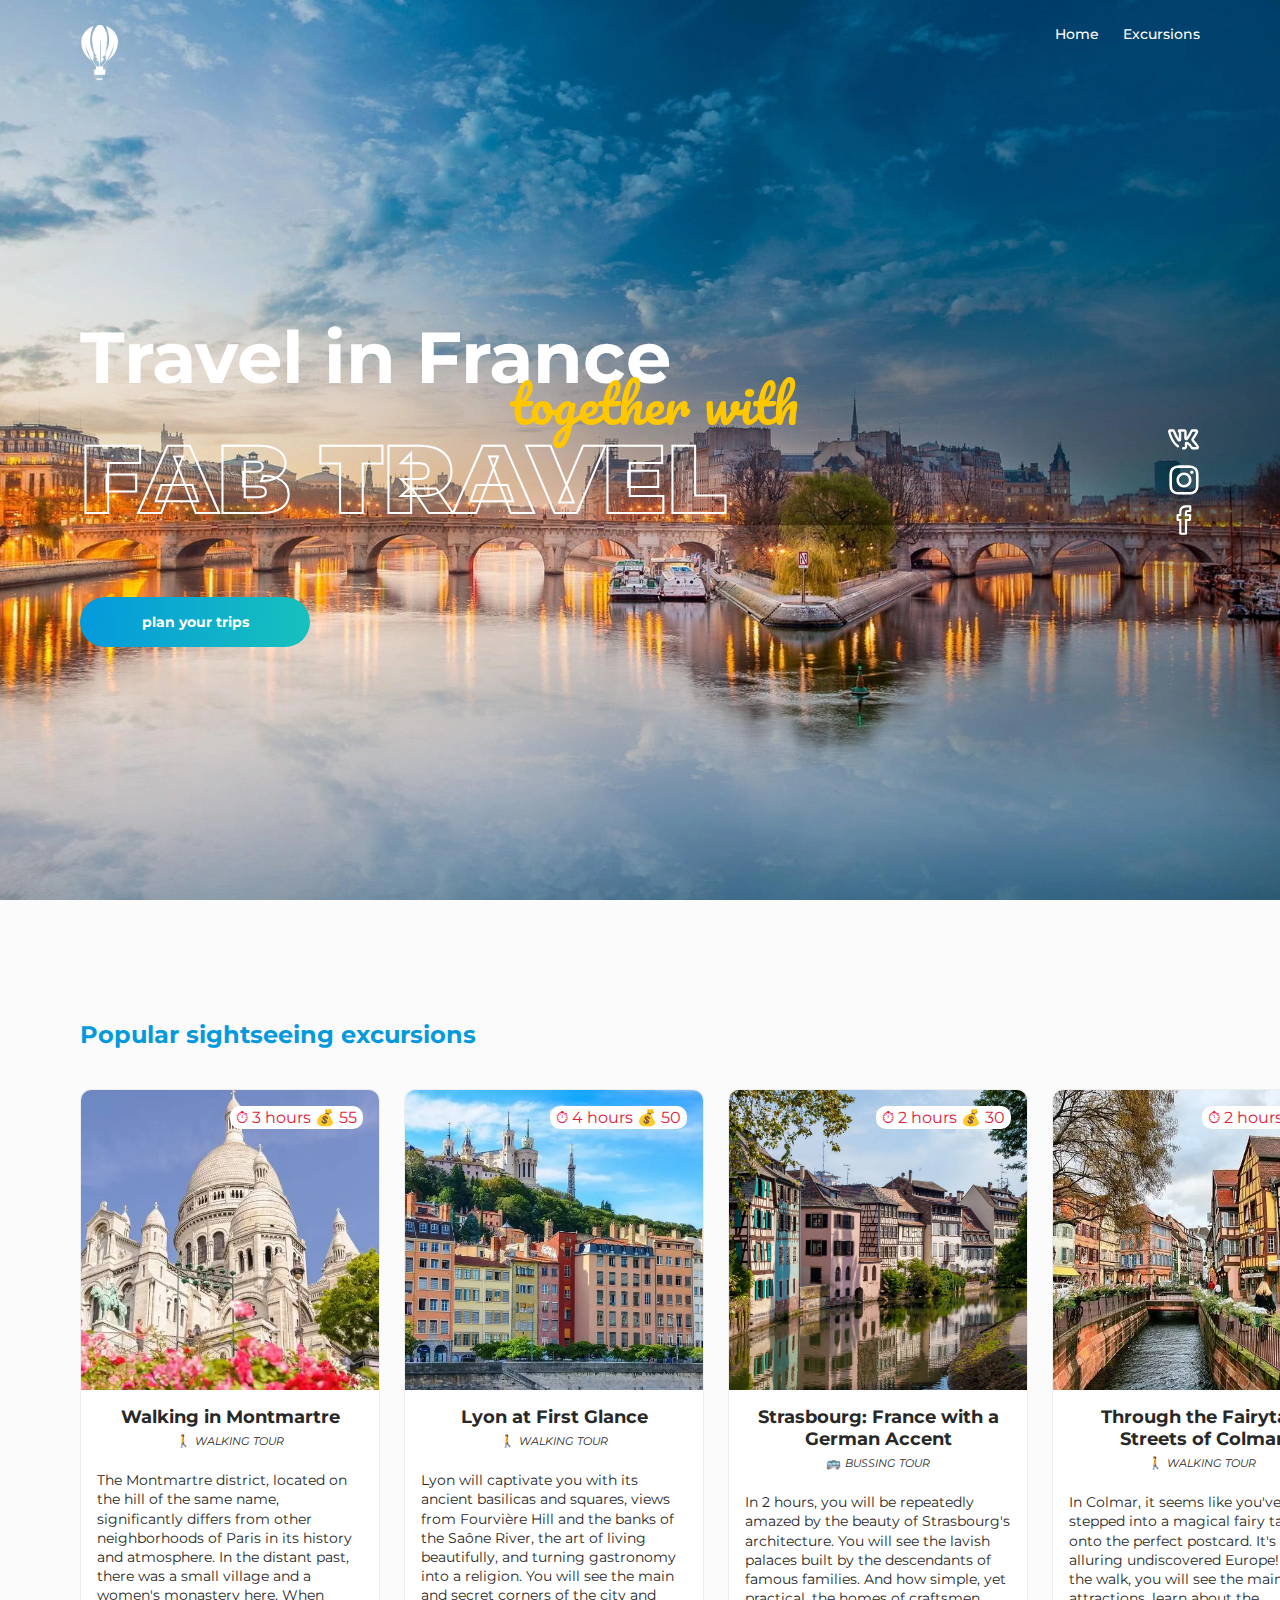
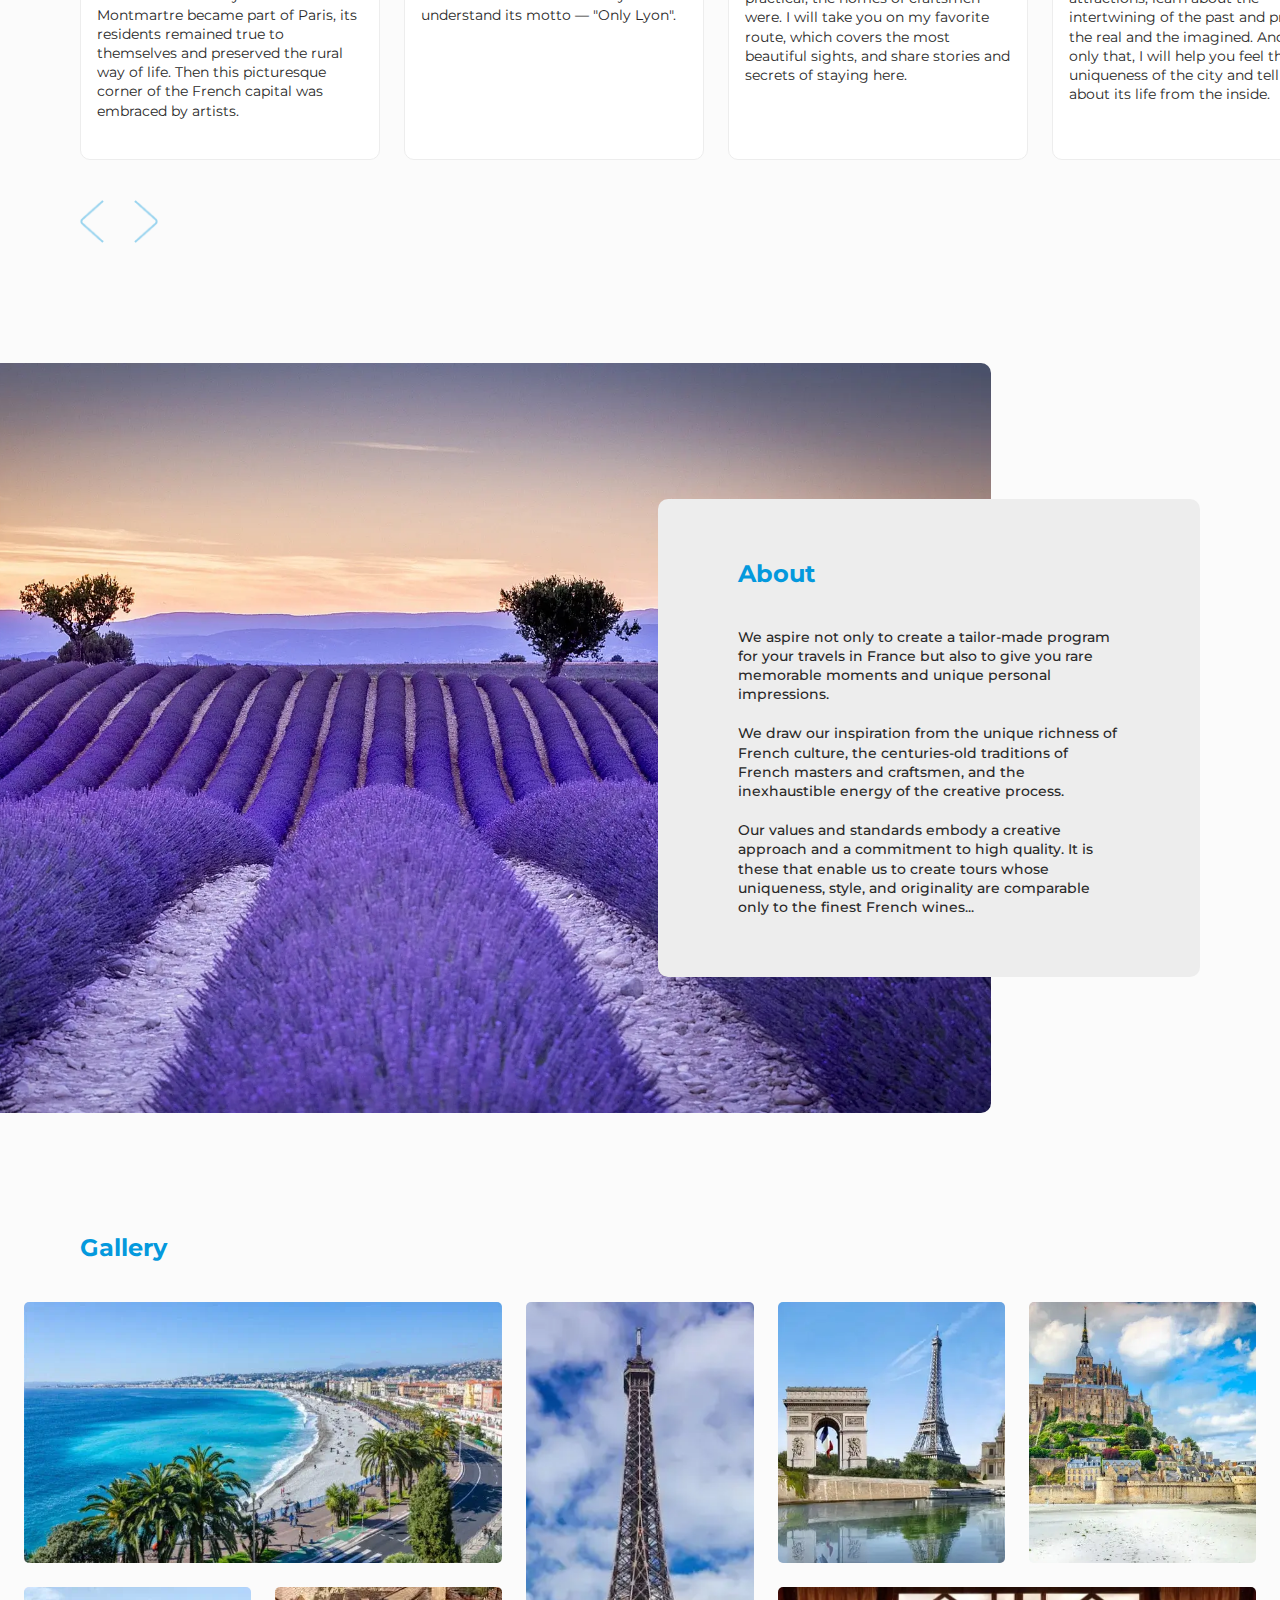
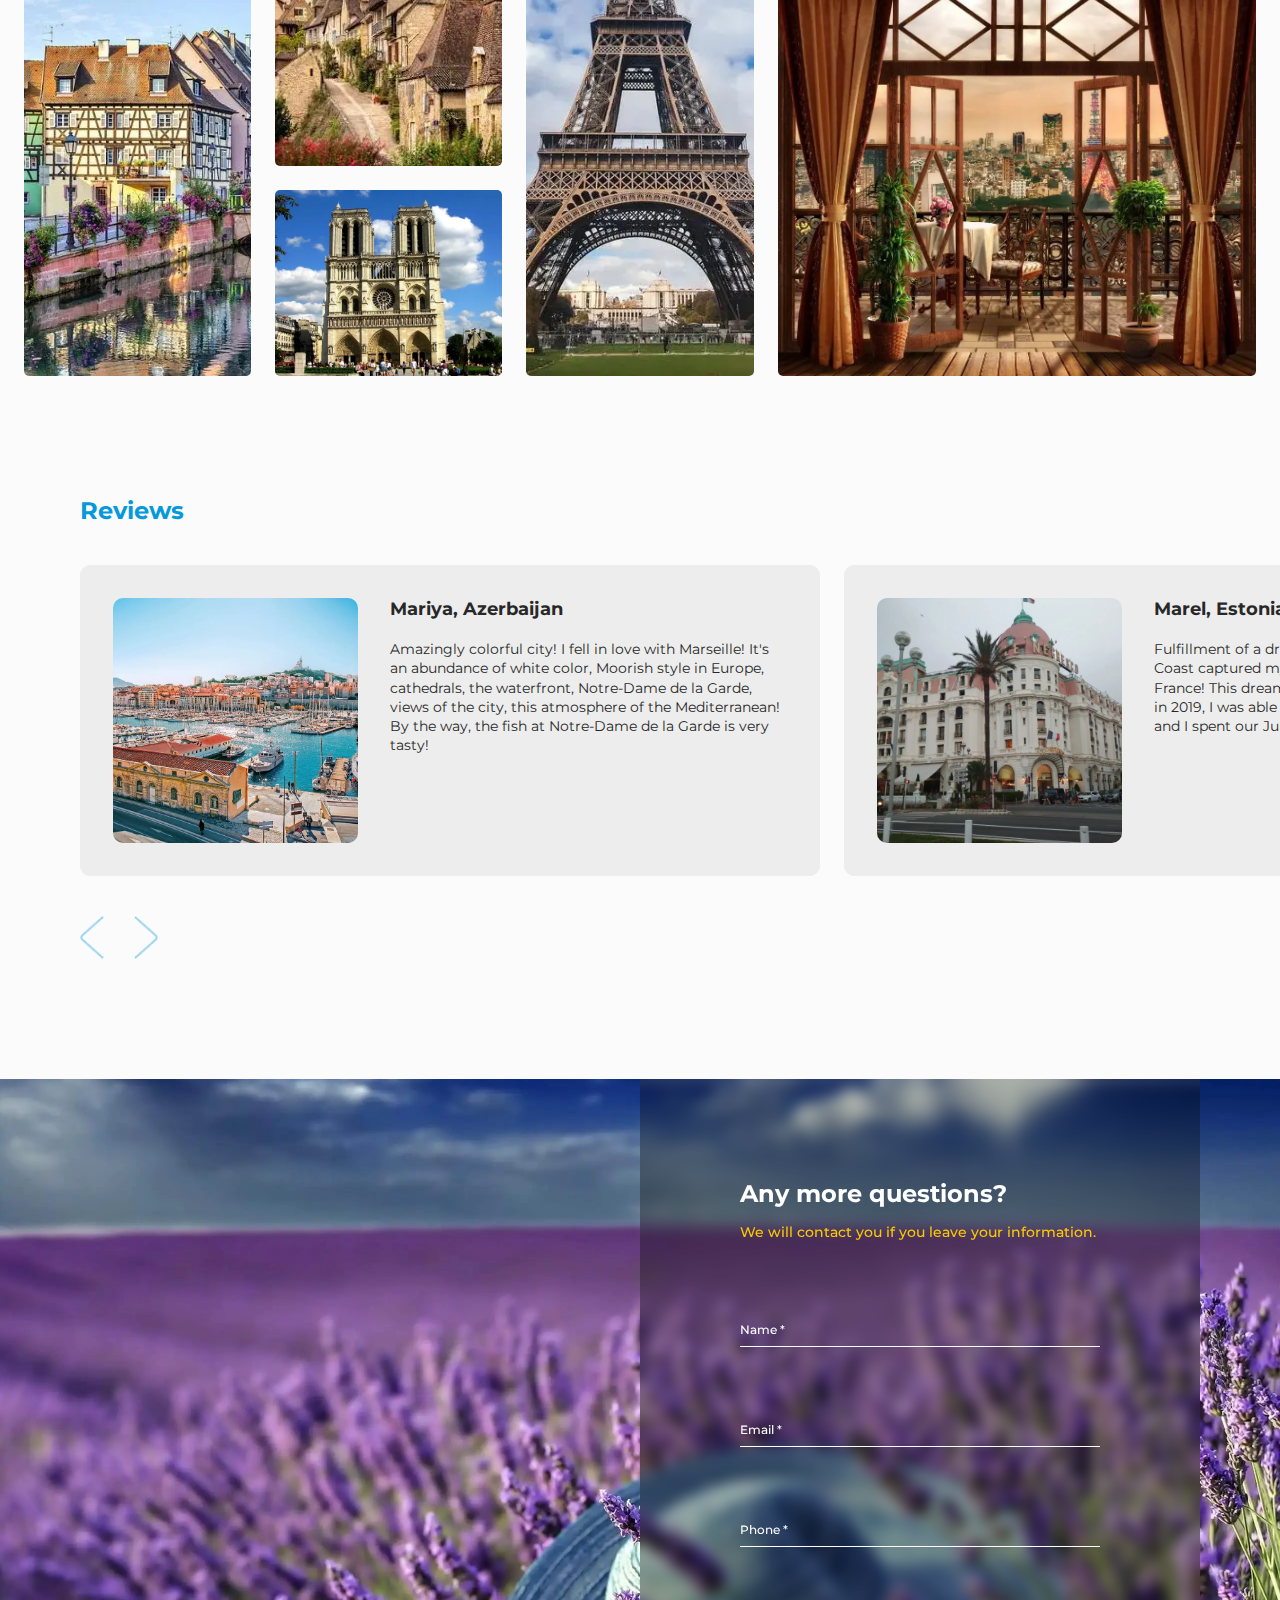
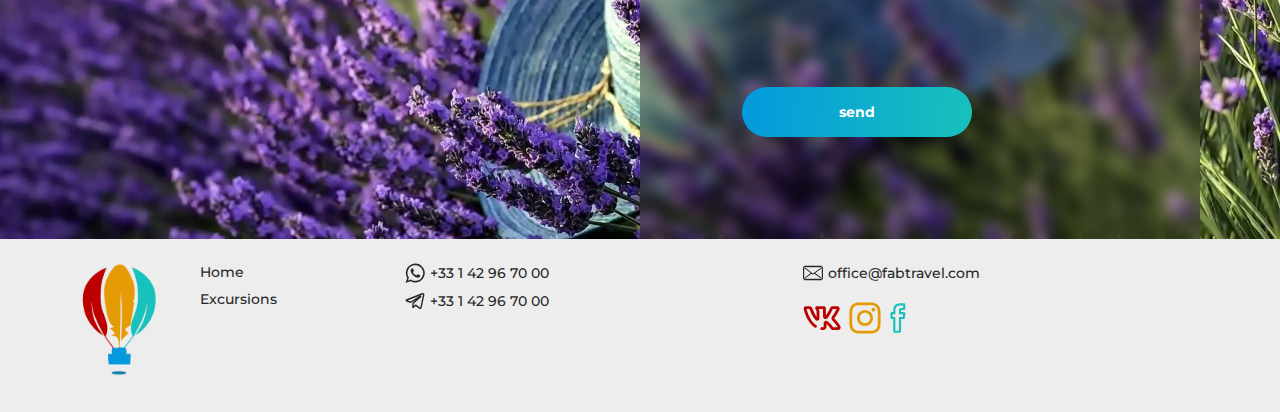
==== index.html @ 93eaab6c "..." ====
<!DOCTYPE html>
<html lang="en">

<head>
    <meta charset="UTF-8"/>
    <meta content="IE=edge" http-equiv="X-UA-Compatible"/>
    <meta content="width=device-width, initial-scale=1.0" name="viewport"/>
    <meta content="Planning a trip in France? Visit Fab Travel to discover the best excursions." name="description"/>
    <link as="image" fetchpriority="high" href="assets/img/cite_new.webp" rel="preload" type="image/webp"/>
    <link href="assets/css/styles.css" rel="stylesheet"/>
    <link href="assets/css/index.css" rel="stylesheet"/>
    <link href="assets/favicon/apple-touch-icon.png" rel="apple-touch-icon" sizes="114x114"/>
    <link href="assets/favicon/favicon-32x32.png" rel="icon" sizes="32x32" type="image/png"/>
    <link href="assets/favicon/favicon-16x16.png" rel="icon" sizes="16x16" type="image/png"/>
    <link href="assets/favicon/site.webmanifest" rel="manifest"/>
    <link color="#5bbad5" href="assets/favicon/safari-pinned-tab.svg" rel="mask-icon"/>
    <meta content="#2b5797" name="msapplication-TileColor"/>
    <meta content="#ffffff" name="theme-color"/>
    <title>Fab Travel</title>
</head>

<body>
<div class="wrapper">
    <header class="header header_intro">
        <a class="header__logo" href="#">
            <img alt="Company logo" src="assets/img/logo-white.svg"/>
        </a>
        <div class="header__menu menu">
            <div class="menu__burger">
                <span></span>
            </div>
            <nav class="menu__body">
                <ul class="menu__list">
                    <li><a class="menu__link" href="#">Home</a></li>
                    <li><a class="menu__link" href="filter.html">Excursions</a></li>
                </ul>
            </nav>
        </div>
        <div class="header__title">
            <div class="header__title_inner">
                <div class="header__title_up">Travel in France</div>
                <div class="header__title_mid">together with</div>
                <div class="header__title_down">FAB TRAVEL</div>
                <div>
                    <a class="header__title_button button button_big" href="filter.html">plan your trips</a>
                </div>
            </div>
            <div class="header__title_media">
                <a href="https://vk.com" target="_blank">
                    <img alt="Vkontakte" class="header__vkontakte" src="assets/img/vkontakte_logo_white.svg"/>
                </a>
                <a href="https://www.instagram.com" target="_blank">
                    <img alt="Instagram" class="header__instagram" src="assets/img/instagram_logo_white.svg"/>
                </a>
                <a href="https://www.facebook.com" target="_blank">
                    <img alt="Facebook" class="header__facebook" src="assets/img/facebook_logo_white.svg"/>
                </a>
            </div>
        </div>
    </header>
    <main class="main">
        <section class="excursions">
            <h2 class="excursions__title">Popular sightseeing excursions</h2>
            <div class="excursions__container slider-container">
                <div class="excursion__card card">
                    <div class="excursion__image">
                            <span class="excursion__discount-tag">
                                &#9201; 3 hours &#128176; 55
                            </span>
                        <picture>
                            <source srcset="./assets/img/montmartre.webp" type="image/webp"/>
                            <img alt="Montmartre" class="excursion__thumb" src="./assets/img/montmartre.png"
                                 srcset="./assets/img/montmartre.png"/>
                        </picture>
                    </div>
                    <div class="excursion__info">
                        <div class="excursion__info_title">
                            <h3 class="excursion__info_brand">Walking in Montmartre</h3>
                            <span class="excursion__info_type_emoji">&#128694;</span>
                            <span class="excursion__info_type_text">WALKING TOUR</span>
                        </div>
                        <div class="excursion__info_description">
                            The Montmartre district, located on the hill of the same name, significantly differs
                            from
                            other neighborhoods of Paris in its history and atmosphere. In the distant past, there
                            was a
                            small village and a women's monastery here. When Montmartre became part of Paris, its
                            residents remained true to themselves and preserved the rural way of life. Then this
                            picturesque corner of the French capital was embraced by artists.
                        </div>
                    </div>
                </div>
                <div class="excursion__card card">
                    <div class="excursion__image">
                            <span class="excursion__discount-tag">
                                &#9201; 4 hours &#128176; 50
                            </span>
                        <picture>
                            <source srcset="./assets/img/lyon.webp" type="image/webp"/>
                            <img alt="Lyon" class="excursion__thumb" src="./assets/img/lyon.png"
                                 srcset="./assets/img/lyon.png"/>
                        </picture>
                    </div>
                    <div class="excursion__info">
                        <div class="excursion__info_title">
                            <h3 class="excursion__info_brand">Lyon at First Glance</h3>
                            <span class="excursion__info_type_emoji">&#128694;</span>
                            <span class="excursion__info_type_text">WALKING TOUR</span>
                        </div>
                        <div class="excursion__info_description">
                            Lyon will captivate you with its ancient basilicas and squares, views from Fourvière
                            Hill
                            and the banks of the Saône River, the art of living beautifully, and turning gastronomy
                            into
                            a religion. You will see the main and secret corners of the city and understand its
                            motto —
                            "Only Lyon".
                        </div>
                    </div>
                </div>
                <div class="excursion__card card">
                    <div class="excursion__image">
                            <span class="excursion__discount-tag">
                                &#9201; 2 hours &#128176; 30
                            </span>
                        <picture>
                            <source srcset="./assets/img/strasbourg.webp" type="image/webp"/>
                            <img alt="Strasbourg" class="excursion__thumb" src="./assets/img/strasbourg.png"
                                 srcset="./assets/img/strasbourg.png"/>
                        </picture>
                    </div>
                    <div class="excursion__info">
                        <div class="excursion__info_title">
                            <h3 class="excursion__info_brand">Strasbourg: France with a German Accent</h3>
                            <span class="excursion__info_type_emoji">&#128652;</span>
                            <span class="excursion__info_type_text">BUSSING TOUR</span>
                        </div>
                        <div class="excursion__info_description">
                            In 2 hours, you will be repeatedly amazed by the beauty of Strasbourg's architecture.
                            You
                            will see the lavish palaces built by the descendants of famous families. And how simple,
                            yet
                            practical, the homes of craftsmen were. I will take you on my favorite route, which
                            covers
                            the most beautiful sights, and share stories and secrets of staying here.
                        </div>
                    </div>
                </div>
                <div class="excursion__card card">
                    <div class="excursion__image">
                            <span class="excursion__discount-tag">
                                &#9201; 2 hours &#128176; 35
                            </span>
                        <picture>
                            <source srcset="./assets/img/colmar.webp" type="image/webp"/>
                            <img alt="Colmar" class="excursion__thumb" src="./assets/img/colmar.png"
                                 srcset="./assets/img/colmar.png"/>
                        </picture>
                    </div>
                    <div class="excursion__info">
                        <div class="excursion__info_title">
                            <h3 class="excursion__info_brand">Through the Fairytale Streets of Colmar</h3>
                            <span class="excursion__info_type_emoji">&#128694;</span>
                            <span class="excursion__info_type_text">WALKING TOUR</span>
                        </div>
                        <div class="excursion__info_description">
                            In Colmar, it seems like you've stepped into a magical fairy tale or onto the perfect
                            postcard. It's an alluring undiscovered Europe! During the walk, you will see the main
                            attractions, learn about the intertwining of the past and present, the real and the
                            imagined. And not only that, I will help you feel the uniqueness of the city and tell
                            you
                            about its life from the inside.
                        </div>
                    </div>
                </div>
                <div class="excursion__card card">
                    <div class="excursion__image">
                            <span class="excursion__discount-tag">
                                &#9201; 3 hours &#128176; 50
                            </span>
                        <picture>
                            <source srcset="./assets/img/marseilles.webp" type="image/webp"/>
                            <img alt="Marseilles" class="excursion__thumb" src="./assets/img/marseilles.png"
                                 srcset="./assets/img/marseilles.png"/>
                        </picture>
                    </div>
                    <div class="excursion__info">
                        <div class="excursion__info_title">
                            <h3 class="excursion__info_brand">Truths and Fables about Marseille</h3>
                            <span class="excursion__info_type_emoji">&#128652;</span>
                            <span class="excursion__info_type_text">BUSSING TOUR</span>
                        </div>
                        <div class="excursion__info_description">
                            Marseille is so diverse and unfathomable that the city's residents and guests create
                            their
                            own images of this place. On the tour, you will understand what is true, what is
                            prejudice,
                            and what is local legend. Feel the mystery of the city, which combines French, Italian,
                            and
                            Eastern traditions. And as a result, you will see Marseille in your own way through the
                            stories of local residents.
                        </div>
                    </div>
                </div>
                <div class="excursion__card card">
                    <div class="excursion__image">
                            <span class="excursion__discount-tag">
                                &#9201; 2 hours &#128176; 40
                            </span>
                        <picture>
                            <source srcset="./assets/img/montpellier.webp" type="image/webp"/>
                            <img alt="Montpellier" class="excursion__thumb" src="./assets/img/montpellier.png"
                                 srcset="./assets/img/montpellier.png"/>
                        </picture>
                    </div>
                    <div class="excursion__info">
                        <div class="excursion__info_title">
                            <h3 class="excursion__info_brand">Montpellier — Discovering the Real South of France
                            </h3>
                            <span class="excursion__info_type_emoji">&#128694;</span>
                            <span class="excursion__info_type_text">WALKING TOUR</span>
                        </div>
                        <div class="excursion__info_description">
                            Walking through the lesser-known Montpellier, you will learn about its rich commercial,
                            spiritual, and intellectual past. You will see the oldest Jewish baths, the country's
                            first
                            botanical garden, and the faculty where Nostradamus studied. You'll taste local
                            delicacies
                            and enhance your understanding of the charming South of France.
                        </div>
                    </div>
                </div>
                <div class="excursion__card card">
                    <div class="excursion__image">
                            <span class="excursion__discount-tag">
                                &#9201; 4 hours &#128176; 60
                            </span>
                        <picture>
                            <source srcset="./assets/img/versailles.webp" type="image/webp"/>
                            <img alt="Versailles" class="excursion__thumb" src="./assets/img/versailles.png"
                                 srcset="./assets/img/versailles.png"/>
                        </picture>
                    </div>
                    <div class="excursion__info">
                        <div class="excursion__info_title">
                            <h3 class="excursion__info_brand">Versatile Versailles</h3>
                            <span class="excursion__info_type_emoji">&#128694;</span>
                            <span class="excursion__info_type_text">WALKING TOUR</span>
                        </div>
                        <div class="excursion__info_description">
                            Versailles is not only the famous royal palace and picturesque gardens, but also streets
                            of
                            antique dealers, well-kept houses, elegant boutiques, cozy pastry shops, and bustling
                            markets. I will help you uncover all facets of this amazing city and understand what it
                            means to "breathe the air of Versailles".
                        </div>
                    </div>
                </div>
                <div class="excursion__card card">
                    <div class="excursion__image">
                            <span class="excursion__discount-tag">
                                &#9201; 2 hours &#128176; 70
                            </span>
                        <picture>
                            <source srcset="./assets/img/rouen.webp" type="image/webp"/>
                            <img alt="Rouen" class="excursion__thumb" src="./assets/img/rouen.png"
                                 srcset="./assets/img/rouen.png"/>
                        </picture>
                    </div>
                    <div class="excursion__info">
                        <div class="excursion__info_title">
                            <h3 class="excursion__info_brand">Rouen — Medieval Gateway to Normandy</h3>
                            <span class="excursion__info_type_emoji">&#128694;</span>
                            <span class="excursion__info_type_text">WALKING TOUR</span>
                        </div>
                        <div class="excursion__info_description">
                            In the multifaceted Rouen, everyone finds something of their own, "for the soul". And I
                            will
                            help you with that. You will not only hear many curious facts about fearless Vikings,
                            brave
                            Joan of Arc, and the secret symbolism of Gothic cathedrals, but also see the places
                            loved by
                            Claude Monet and Gustave Flaubert. And I will also recommend cozy establishments where
                            you
                            can try traditional Norman apple pie tarts and the freshest Normandy oysters.
                        </div>
                    </div>
                </div>
                <div class="excursion__card card">
                    <div class="excursion__image">
                            <span class="excursion__discount-tag">
                                &#9201; 2 hours &#128176; 30
                            </span>
                        <picture>
                            <source srcset="./assets/img/paris.webp" type="image/webp"/>
                            <img alt="Paris" class="excursion__thumb" src="./assets/img/paris.png"
                                 srcset="./assets/img/paris.png"/>
                        </picture>
                    </div>
                    <div class="excursion__info">
                        <div class="excursion__info_title">
                            <h3 class="excursion__info_brand">Daily Stroll through Paris</h3>
                            <span class="excursion__info_type_emoji">&#128694;</span>
                            <span class="excursion__info_type_text">WALKING TOUR</span>
                        </div>
                        <div class="excursion__info_description">
                            On our friendly walk, you will get acquainted with the unconventional history of Paris,
                            immerse yourself in the romantic atmosphere of the city, and see it through the eyes of
                            the
                            locals. We will not only stroll through the landmarks that define Paris but also talk
                            about
                            life in the capital, the French mentality, and the most delicious spots in the city!
                        </div>
                    </div>
                </div>
                <div class="excursion__card card">
                    <div class="excursion__image">
                            <span class="excursion__discount-tag">
                                &#9201; 3 hours &#128176; 40
                            </span>
                        <picture>
                            <source srcset="./assets/img/nice.webp" type="image/webp"/>
                            <img alt="Nice" class="excursion__thumb" src="./assets/img/nice.png"
                                 srcset="./assets/img/nice.png"/>
                        </picture>
                    </div>
                    <div class="excursion__info">
                        <div class="excursion__info_title">
                            <h3 class="excursion__info_brand">Nice: Love at First Sight</h3>
                            <span class="excursion__info_type_emoji">&#128694;</span>
                            <span class="excursion__info_type_text">WALKING TOUR</span>
                        </div>
                        <div class="excursion__info_description">
                            Love for a city, like love in general, is a complex, multifaceted feeling. I will show
                            you
                            Nice as it is loved by locals and adored by visitors. You will see that prosperity
                            reigns
                            here, not just for the public, who have long chosen the French Riviera, but the richness
                            of
                            history and culture. I will share with you knowledge about the fate of Nice and the best
                            urban "sketches" on the theme of love.
                        </div>
                    </div>
                </div>
            </div>
            <div class="excursions__controls controls">
                <div class="controls_arrow pre-btn">
                    <img alt="arrow-icon" src="assets/img/arrow-right.png"/>
                </div>
                <div class="controls_arrow nxt-btn">
                    <img alt="arrow-icon" src="assets/img/arrow-right.png"/>
                </div>
            </div>
        </section>
        <section class="about">
            <div class="about__image">
                <picture class="about__image-pic">
                    <source srcset="./assets/img/francelavandaabout.webp" type="image/webp"/>
                    <img alt="lavender field" class="about__image-pic" src="./assets/img/francelavandaabout.png"
                         srcset="./assets/img/francelavandaabout.png"/>
                </picture>
            </div>
            <div class="about__block">
                <h2 class="about__title">About</h2>
                <p class="about__text">
                    We aspire not only to create a tailor-made program for your travels in France but also to give
                    you
                    rare memorable moments and unique personal impressions.
                </p>
                <p class="about__text">
                    We draw our inspiration from the unique richness of French culture, the centuries-old traditions
                    of
                    French masters and craftsmen, and the inexhaustible energy of the creative process.
                </p>
                <p class="about__text">
                    Our values and standards embody a creative approach and a commitment to high quality. It is
                    these
                    that enable us to create tours whose uniqueness, style, and originality are comparable only to
                    the
                    finest French wines...
                </p>
            </div>
        </section>
        <section class="gallery">
            <h2 class="gallery__title">Gallery</h2>
            <div class="gallery__container">
                <picture class="gallery__img1">
                    <source srcset="./assets/img/01.webp" type="image/webp"/>
                    <img alt="French Riviera" src="./assets/img/01.png" srcset="./assets/img/01.png"/>
                </picture>
                <picture class="gallery__img2">
                    <source srcset="./assets/img/02.webp" type="image/webp"/>
                    <img alt="Strasbourg" src="./assets/img/02.png" srcset="./assets/img/02.png"/>
                </picture>
                <picture class="gallery__img3">
                    <source srcset="./assets/img/03.webp" type="image/webp"/>
                    <img alt="Rouen" src="./assets/img/03.png" srcset="./assets/img/03.png"/>
                </picture>
                <picture class="gallery__img4">
                    <source srcset="./assets/img/04.webp" type="image/webp"/>
                    <img alt="Notre Dame" src="./assets/img/04.png" srcset="./assets/img/04.png"/>
                </picture>
                <picture class="gallery__img5">
                    <source srcset="./assets/img/05.webp" type="image/webp"/>
                    <img alt="Eiffel Tower" src="./assets/img/05.png" srcset="./assets/img/05.png"/>
                </picture>
                <picture class="gallery__img6">
                    <source srcset="./assets/img/06.webp" type="image/webp"/>
                    <img alt="Paris" src="./assets/img/06.png" srcset="./assets/img/06.png"/>
                </picture>
                <picture class="gallery__img7">
                    <source srcset="./assets/img/07.webp" type="image/webp"/>
                    <img alt="Mont Saint Michel" src="./assets/img/07.png" srcset="./assets/img/07.png"/>
                </picture>
                <picture class="gallery__img8">
                    <source srcset="./assets/img/08.webp" type="image/webp"/>
                    <img alt="Strasbourg" src="./assets/img/08.png" srcset="./assets/img/08.png"/>
                </picture>
            </div>
        </section>
        <section class="reviews">
            <h2 class="reviews__title">Reviews</h2>
            <div class="reviews__container slider-container">
                <div class="reviews__card card">
                    <div class="reviews__image">
                        <picture>
                            <source srcset="./assets/img/marseilles.webp" type="image/webp"/>
                            <img alt="Marseilles" src="./assets/img/marseilles.png"
                                 srcset="./assets/img/marseilles.png"/>
                        </picture>
                    </div>
                    <div class="reviews__info">
                        <h3 class="reviews__info_name">Mariya, Azerbaijan</h3>
                        <div class="reviews__info_text">
                            Amazingly colorful city! I fell in love with Marseille! It's an abundance of white
                            color,
                            Moorish style in Europe, cathedrals, the waterfront, Notre-Dame de la Garde, views of
                            the
                            city, this atmosphere of the Mediterranean! By the way, the fish at Notre-Dame de la
                            Garde
                            is very tasty!
                        </div>
                    </div>
                </div>
                <div class="reviews__card card">
                    <div class="reviews__image">
                        <picture>
                            <source srcset="./assets/img/nice.webp" type="image/webp"/>
                            <img alt="Nice" src="./assets/img/nice.png" srcset="./assets/img/nice.png"/>
                        </picture>
                    </div>
                    <div class="reviews__info">
                        <h3 class="reviews__info_name">Marel, Estonia</h3>
                        <div class="reviews__info_text">
                            Fulfillment of a dream — a trip to France. The Azure Coast captured my ♥. How long I've
                            wanted to visit France! This dream haunted me for 20 years, and finally, in 2019, I was
                            able
                            to make it come true that my spouse and I spent our July vacation in Nice.
                        </div>
                    </div>
                </div>
                <div class="reviews__card card">
                    <div class="reviews__image">
                        <picture>
                            <source srcset="./assets/img/rouen.webp" type="image/webp"/>
                            <img alt="Rouen" src="./assets/img/rouen.png" srcset="./assets/img/rouen.png"/>
                        </picture>
                    </div>
                    <div class="reviews__info">
                        <h3 class="reviews__info_name">Helena, Kazakhstan</h3>
                        <div class="reviews__info_text">
                            I've always wanted to see with my own eyes the magnificent cathedral of Rouen — the
                            Cathedral of Our Lady of Rouen. And now the time has come. Believe me, it's worth it. In
                            my
                            opinion, it's simply magnificent, as if made of lace. And there's plenty to see in Rouen
                            itself...
                        </div>
                    </div>
                </div>
                <div class="reviews__card card">
                    <div class="reviews__image">
                        <picture>
                            <source srcset="./assets/img/strasbourg.webp" type="image/webp"/>
                            <img alt="Strasbourg" src="./assets/img/strasbourg.png"
                                 srcset="./assets/img/strasbourg.png"/>
                        </picture>
                    </div>
                    <div class="reviews__info">
                        <h3 class="reviews__info_name">Larabi, Lithuania</h3>
                        <div class="reviews__info_text">
                            Many times Strasbourg has passed from Germany to France and vice versa. Yet for me, it
                            is
                            France, even giving the feeling of Paris at times. We haven't been to Strasbourg yet.
                            Reviews ranged from enthusiastic to negative. We didn't want to believe the negative
                            ones,
                            we wanted to experience the fairytale France. So, we decided: let's go!
                        </div>
                    </div>
                </div>
            </div>
            <div class="reviews__controls controls">
                <div class="controls_arrow pre-btn">
                    <img alt="arrow-icon" src="assets/img/arrow-right.png"/>
                </div>
                <div class="controls_arrow nxt-btn">
                    <img alt="arrow-icon" src="assets/img/arrow-right.png"/>
                </div>
            </div>
        </section>
        <section class="contacts">
            <div class="contacts__form_wrapper">
                <form action="https://httpbin.org/post" class="contacts__form form" enctype="multipart/form-data"
                      id="contactForm" method="post" name="contactForm" novalidate>
                    <h2 class="form__title">
                        Any more questions?
                        <span class="form__subtitle">We will contact you if you leave your information.</span>
                    </h2>
                    <div class="form__inputs">
                        <label for="userName"></label>
                        <input autocomplete="given-name" class="field" id="userName" maxlength="40" minlength="1"
                               name="userName" pattern="^[\-a-zA-Zа-яА-Я'\s]+$" placeholder="Name *" required
                               type="text" value=""/>
                        <span class="form__inputs_error userName__Required"></span>
                        <label for="userEmail"></label>
                        <input autocomplete="email" class="field" id="userEmail" maxlength="254" minlength="7"
                               name="userEmail"
                               pattern="^((([0-9A-Za-z]{1}[\-0-9A-z.]{0,30}[0-9A-Za-z]?)|([0-9А-Яа-я]{1}[\-0-9А-я.]{0,30}[0-9А-Яа-я]?))@([\-A-Za-z]{1,}\.){1,}[\-A-Za-z]{2,14})$"
                               placeholder="Email *" required type="email" value=""/>
                        <span class="form__inputs_error userEmail__Required"></span>
                        <label for="userPhone"></label>
                        <input autocomplete="tel" class="field" id="userPhone" maxlength="30" minlength="3"
                               name="userPhone" pattern="^[0-9\+]{1,}[0-9\-.\(\)\s]{3,29}$" placeholder="Phone *"
                               required type="tel" value=""/>
                        <span class="form__inputs_error userPhone__Required"></span>
                    </div>
                    <div class="form__inputs_success" id="successMessage"></div>
                    <button class="form__button button button_big" id="formBtn" type="submit">send</button>
                </form>
            </div>
        </section>
    </main>
    <footer class="footer">
        <a class="footer__logo" href="index.html">
            <img alt="Company logo" class="footer__img" src="assets/img/footer_logo_color.svg"/>
        </a>
        <div class="footer__social">
            <a href="https://vk.com" target="_blank">
                <img alt="Vkontakte" class="footer__vkontakte" src="assets/img/vkontakte_logo.svg"/>
            </a>
            <a href="https://www.instagram.com" target="_blank">
                <img alt="Instagram" class="footer__instagram" src="assets/img/instagram_logo.svg"/>
            </a>
            <a href="https://www.facebook.com" target="_blank">
                <img alt="Facebook" class="footer__facebook" src="assets/img/facebook_logo.svg"/>
            </a>
        </div>
        <div class="footer__menu">
            <ul class="menu">
                <li><a href="index.html">Home</a></li>
                <li><a href="filter.html">Excursions</a></li>
            </ul>
            <ul class="tels">
                <li>
                    <img alt="whatsapp" src="assets/img/whatsapp.svg"/>
                    <a href="https://wa.me/+33142967000" target="_blank">+33 1 42 96 70 00</a>
                </li>
                <li>
                    <img alt="telegram" src="assets/img/telegram.svg"/>
                    <a href="https://telegram.im/@USERNAME" target="_blank">+33 1 42 96 70 00</a>
                </li>
                <li class="social_mail">
                    <img alt="email" src="assets/img/email.svg"/>
                    <a href="mailto:office@fabtravel.com">office@fabtravel.com</a>
                </li>
            </ul>
            <ul class="footer__social_big">
                <li>
                    <img alt="email" src="assets/img/email.svg"/>
                    <a href="mailto:office@fabtravel.com">office@fabtravel.com</a>
                </li>
                <li class="footer__social_big-icons">
                    <a href="https://vk.com" target="_blank">
                        <img alt="Vkontakte" class="footer__vkontakte" src="assets/img/vkontakte_logo.svg"/>
                    </a>
                    <a href="https://www.instagram.com" target="_blank">
                        <img alt="Instagram" class="footer__instagram" src="assets/img/instagram_logo.svg"/>
                    </a>
                    <a href="https://www.facebook.com" target="_blank">
                        <img alt="Facebook" class="footer__facebook" src="assets/img/facebook_logo.svg"/>
                    </a>
                </li>
            </ul>
        </div>
    </footer>
</div>
<script src="assets/js/index.js"></script>
</body>

</html>
---- assets/css/styles.css ----
@import url("https://fonts.googleapis.com/css2?family=Montserrat:wght@400;500;700;900&family=Pacifico&display=swap");

/* ---- RESET BASE STYLES & BODY STYLES ---- */
* {
    margin: 0;
    padding: 0;
    border: none;
    font-weight: normal;
    position: relative;
}

*,
*::before,
*::after {
    -webkit-box-sizing: border-box;
    -moz-box-sizing: border-box;
    box-sizing: border-box;
}

html,
body {
    margin: 0;
    width: 100vw;
    min-width: 350px;
    min-height: 100vh;
    overflow-x: hidden;
}

html {
    background-color: #d4d4d4;
    scroll-behavior: smooth;
}

body {
    max-width: 1344px;
    margin: 0 auto;
    color: #282828;
    background-color: #fbfbfb;
    font-family: "Montserrat", sans-serif;
    font-size: 16px;
    font-weight: normal;
    line-height: 120%;
    text-rendering: optimizeLegibility;
    -webkit-font-smoothing: antialiased;
    -moz-osx-font-smoothing: grayscale;
    overscroll-behavior: none;
}

body._lock {
    position: fixed;
    overflow: hidden;
}

.wrapper {
    display: grid;
    grid-template: auto 1fr minmax(173px, auto) / 1fr;
    grid-template-areas:
    "header"
    "main"
    "footer";
    box-shadow: 0px 0px 40px 0px rgba(0, 0, 0, 0.05);
    min-height: 100vh;
}

img {
    max-width: 100%;
    vertical-align: top;
}

h1,
h2,
h3,
p {
    margin: 0;
    font-size: inherit;
    font-weight: inherit;
}

ul,
ol,
li {
    margin: 0;
    padding: 0;
    list-style: none;
}

/* ---- TYPO & COMPONENTS ---- */
h2 {
    font-family: "Montserrat", sans-serif;
    font-weight: 700;
    font-size: 24px;
    color: #0499dd;
    line-height: 29px;
    margin: 0px 0px 20px;
}

@media screen and (min-width: 768px) {
    h2 {
        margin: 0px 0px 40px;
    }
}

h3 {
    font-family: "Montserrat", sans-serif;
    font-weight: 700;
    font-size: 18px;
    color: #282828;
    line-height: 22px;
}

.button {
    display: flex;
    align-items: center;
    justify-content: center;
    height: 40px;
    min-width: 160px;
    border-radius: 40px;
    background: linear-gradient(93deg, #0499dd 0%, #17c1bc 100%);
    font-family: "Montserrat", sans-serif;
    font-weight: 700;
    font-size: 12px;
    color: #ffffff;
    text-align: center;
    text-decoration: none;
    transition: transform 0.3s;
    cursor: pointer;
}

.button_big {
    display: flex;
    height: 50px;
    min-width: 230px;
    font-size: 14px;
}

.button:hover {
    transform: scale(1.1);
    transition: transform 0.3s;
}

.button_big a {
    font-family: "Montserrat", sans-serif;
    font-weight: 700;
    font-size: 14px;
    color: #ffffff;
    text-align: center;
    text-decoration: none;
}

.controls {
    display: none;
}

@media screen and (pointer: fine) {
    .controls {
        grid-column: 2;
        display: flex;
        height: 43px;
        width: 108px;
        gap: 30px;
        margin-top: 40px;
    }
}

.controls_arrow {
    width: 24px;
    height: 43px;
}

.controls_arrow img {
    width: 100%;
    height: 100%;
    opacity: 0.4;
    cursor: pointer;
    transition: opacity 0.3s;
}

.controls_arrow img:hover,
.controls_arrow img:hover {
    opacity: 1;
    transition: opacity 0.3s;
}

.pre-btn {
    left: 0px;
    transform: rotate(180deg);
}

.nxt-btn {
    right: 0;
}

/** ---- HEADER SECTION STYLES ---- **/
.header {
    grid-area: header;
    display: grid;
    background: url(../img/cite_new.webp) 50% / cover no-repeat;
    grid-template:
    minmax(60px, auto) 1fr / minmax(1.5rem, 1fr) minmax(auto, 40px) minmax(
      auto,
      1080px
    )
    minmax(1.5rem, 1fr);
    grid-template-areas:
    ". header__logo header__menu ."
    ". header__title header__title .";
    padding: 1.5rem 0;
}

.header__logo {
    grid-area: header__logo;
    position: relative;
    width: 40px;
    transition: transform 0.3s;
    cursor: pointer;
    z-index: 5;
}

.header__logo:hover {
    transform: scale(1.1);
    transition: transform 0.3s;
}

.header__logo img {
    display: block;
    width: 40px;
    max-width: 100%;
    height: 57px;
    object-fit: cover;
}

.header__menu {
    grid-area: header__menu;
    display: grid;
    justify-items: end;
    align-content: space-between;
    overflow: hidden;
}

.header__title {
    grid-area: header__title;
    display: grid;
    font-family: "Montserrat", sans-serif;
    color: #ffffff;
    line-height: 100%;
    text-align: center;
    align-items: center;
}

.header__vkontakte {
    width: 32px;
    height: 32px;
}

.header__facebook,
.header__instagram {
    width: 30px;
    height: 30px;
}

/** ---- MOBILE-MENU SECTION STYLES ---- **/
@media screen and (max-width: 767px) {
    .menu__burger {
        display: grid;
        position: relative;
        align-items: center;
        justify-self: end;
        width: 40px;
        height: 27px;
        cursor: pointer;
        z-index: 5;
    }

    .menu__burger span,
    .menu__burger::before,
    .menu__burger::after {
        position: absolute;
        left: 0;
        height: 12%;
        width: 100%;
        background-color: #ffffff;
        border-radius: 20px;
        transition: all 0.3s ease 0s;
    }

    .menu__burger::before,
    .menu__burger::after {
        content: "";
    }

    .menu__burger::before {
        top: 0;
    }

    .menu__burger::after {
        bottom: 0;
    }

    .menu__burger span {
        top: 49%;
        transform: scale(1) translate(0px, -50%);
    }

    .menu__burger._active span {
        transform: scale(0) translate(0px, -50%);
    }

    .menu__burger._active::before {
        top: 50%;
        transform: rotate(-45deg) translate(0px, -80%);
    }

    .menu__burger._active::after {
        bottom: 50%;
        transform: rotate(45deg) translate(0px, 80%);
    }

    .menu__body {
        position: fixed;
        top: 0;
        right: -120%;
        width: 100%;
        height: 100%;
        background-color: #282828;
        padding: 150px 30px 30px;
        transition: right 0.3s ease 0s;
        overflow: auto;
        z-index: 4;
    }

    .menu__body._active {
        right: 0;
    }

    .menu__list {
        display: flex;
        flex-direction: column;
        align-items: center;
        list-style-type: none;
        padding-inline-start: 0px;
        overflow-x: hidden;
    }

    .menu__list li {
        margin: 0px 0px 60px;
    }

    .menu__list li:last-child {
        margin-bottom: 0px;
    }

    .menu__link {
        color: #ffffff;
        text-decoration: none;
    }
}

@media screen and (min-width: 768px) {
    .header__menu {
        align-items: center;
    }

    .menu__burger {
        display: none;
    }

    .menu__list {
        display: flex;
        flex-wrap: wrap;
        justify-content: end;
        align-items: center;
        padding-inline-start: 0px;
        list-style-type: none;
        transition: transform 0.3s;
    }

    .menu__link {
        font-family: "Montserrat", sans-serif;
        color: #ffffff;
        font-size: 14px;
        font-weight: 500;
        text-decoration: none;
        transition: color 0.3s linear;
        margin: 0px 0px 0px 24px;
    }

    .menu__link:hover {
        color: #ffc700;
        transition: color 0.3s linear;
    }
}

/** ---- MAIN SECTION STYLES ---- **/

section {
    margin: 120px 0 0;
}

/** ---- FOOTER SECTION STYLES ---- **/
.footer {
    grid-area: footer;
    display: grid;
    grid-template-columns:
    minmax(1.5rem, 1fr) minmax(auto, 1120px)
    minmax(1.5rem, 1fr);
    padding: 1.5rem 0;
    background-color: #ededed;
    font-size: 14px;
    overflow: hidden;
}

.footer__logo,
.footer__social,
.footer__menu {
    grid-column: 2;
}

.footer__logo {
    justify-self: center;
    max-width: 80px;
    cursor: pointer;
    transition: transform 0.3s;
}

.footer__logo img {
    width: 80px;
    max-width: 100%;
    height: 114px;
    object-fit: contain;
}

.footer__logo:hover {
    transform: scale(1.1);
    transition: transform 0.3s;
}

.footer__social {
    display: flex;
    justify-self: center;
    align-items: center;
    gap: 8px;
    margin: 16px 0px 60px;
    overflow: hidden;
}

.footer__menu {
    display: flex;
    flex-wrap: wrap;
    justify-content: space-between;
    overflow: hidden;
}

.footer__menu .menu {
    padding-right: 40px;
    margin-bottom: 20px;
    overflow: hidden;
}

.footer__social_big {
    display: none;
}

.footer__social li,
.footer__menu li,
.footer__social_big li {
    display: flex;
    align-items: center;
    color: #282828;
    list-style-type: none;
}

.footer__social li:not(:last-of-type),
.footer__menu li:not(:last-of-type),
.footer__social_big li:not(:last-of-type) {
    margin-bottom: 8px;
}

.footer__social li > img,
.footer__menu li > img,
.footer__social_big li > img {
    width: 20px;
    height: 20px;
    margin-right: 5px;
}

.footer__menu .menu li a,
.footer__social_big li a,
.tels li a {
    font-weight: 500;
    font-size: 14px;
    color: #282828;
    text-decoration: none;
    cursor: pointer;
    transition: color 0.3s linear;
}

.menu li:hover a,
.footer__social_big li:hover a,
.tels li:hover a {
    color: #ffc700;
    text-decoration: none;
    transition: color 0.3s linear;
}

.footer__social li > a,
.footer__social_big li > a {
    transition: transform 0.3s;
}

.footer__social li > a:hover,
.footer__social_big li:last-of-type > a:hover {
    transform: scale(1.3);
    transition: transform 0.3s;
}

.footer__vkontakte {
    width: 38px;
    height: 38px;
}

.footer__instagram {
    width: 32px;
    height: 32px;
}

.footer__facebook {
    height: 30px;
    width: 18px;
}

@media screen and (min-width: 691px) {
    .footer {
        grid-area: footer;
        display: grid;
        grid-template-columns:
      minmax(1.5rem, 1fr) minmax(auto, 65px) minmax(auto, 1055px)
      minmax(1.5rem, 1fr);
        grid-template-rows: 1fr;
        padding: 1.5rem 0;
    }

    .footer__logo {
        grid-column: 2;
    }

    .footer__logo img {
        width: 65px;
        max-width: 100%;
        height: 93px;
        object-fit: contain;
    }

    .footer__menu {
        grid-column: 3;
        grid-template-columns: repeat(3, 1fr);
        gap: 40px;
        padding-left: 40px;
    }

    .footer__social_big {
        display: block;
    }

    .footer__social_big-icons {
        display: flex;
        align-items: center;
        gap: 8px;
        margin-top: 16px;
    }

    .footer__social {
        display: none;
    }

    .tels li:last-of-type {
        display: none;
    }
}

@media screen and (min-width: 1024px) {
    .footer {
        grid-area: footer;
        display: grid;
        grid-template-columns:
      minmax(1.5rem, 1fr) minmax(auto, 80px) minmax(auto, 1040px)
      minmax(1.5rem, 1fr);
        grid-template-rows: 1fr;
        padding: 1.5rem 0;
    }

    .footer__logo img {
        width: 80px;
        max-width: 100%;
        height: 114px;
        object-fit: contain;
    }

    .footer__menu {
        grid-column: 3;
        display: grid;
        gap: 0px;
        grid-template-columns: minmax(auto, 205px) repeat(2, 1fr);
        padding-left: 40px;
    }
}
---- assets/css/index.css ----
/* ---- INDEX PAGE STYLES ---- */
/** ---- Header Section ---- **/
.header {
    min-height: 100vh;
}

.header__title_inner {
    display: flex;
    flex-direction: column;
    justify-content: center;
    align-items: flex-start;
    max-width: 340px;
    font-family: "Montserrat", sans-serif;
    color: white;
    text-align: left;
}

.header__title_up {
    font-size: 36px;
    font-weight: 700;
    line-height: 44px;
}

.header__title_mid {
    font-family: "Pacifico";
    font-size: 36px;
    font-weight: 400;
    line-height: 14px;
    text-align: left;
    color: #ffc700;
    align-self: flex-end;
}

.header__title_down {
    font-size: 72px;
    font-weight: 900;
    line-height: 65px;
    color: transparent;
    -webkit-text-stroke: 2px #ffffff;
    padding-top: 15px;
}

.header__title_media {
    position: absolute;
    right: 0;
    bottom: 0;
    display: flex;
    flex-direction: column;
    align-items: center;
    justify-content: center;
}

.header__title_media a {
    display: flex;
    flex-direction: column;
    justify-content: center;
    align-items: center;
    height: 32px;
    width: 32px;
    margin: 4px 0;
    cursor: pointer;
    transition: transform 0.3s;
}

.header__title_media a:hover {
    transform: scale(1.3);
    transition: transform 0.3s;
}

.header__title_button {
    margin-top: 90px;
}

@media screen and (min-width: 768px) {
    .header__title_inner {
        max-width: 450px;
    }

    .header__title_up {
        font-size: 48px;
    }

    .header__title_down {
        font-size: 96px;
        line-height: 85px;
    }

    .header__title_media {
        top: auto;
        bottom: auto;
    }
}

@media screen and (min-width: 1024px) {
    .header__title_inner {
        max-width: 760px;
    }

    .header__title_up {
        font-size: 72px;
        line-height: 88px;
    }

    .header__title_mid {
        font-size: 52px;
        line-height: 4px;
        margin-right: 42px;
    }

    .header__title_down {
        line-height: 117px;
    }

    .header__title_button {
        width: 230px;
        margin-top: 60px;
    }
}

/** ---- Main Section ---- **/
.main {
    grid-area: main;
    display: grid;
    grid-template-areas:
    "excursions"
    "about"
    "gallery"
    "reviews"
    "contacts";
}

/*** Popular Excursions ---- ***/
.excursions {
    grid-area: excursions;
    display: grid;
    grid-template: 1fr / minmax(1.5rem, 1fr) minmax(auto, 1120px) minmax(
      1.5rem,
      1fr
    );
}

.excursions__title {
    grid-column: 2;
}

.excursions__container {
    grid-column: 2/4;
    display: grid;
    grid-template-columns: repeat(10, minmax(auto, 360px));
    grid-auto-rows: 1fr;
    gap: 24px;
    padding-right: 1.5rem;
    overflow-x: auto;
    cursor: grab;
    scroll-behavior: smooth;
}

.excursions__container::-webkit-scrollbar {
    display: none;
}

.excursion__card {
    display: grid;
    grid-template: 300px 1fr / 1fr;
    background: #ffffff;
    min-width: 300px;
    border-radius: 10px;
    border: 1px solid #ededed;
}

.excursion__image {
    position: relative;
    width: 100%;
    border-radius: 10px 10px 0px 0px;
    overflow: hidden;
}

.excursion__discount-tag {
    position: absolute;
    right: 16px;
    top: 16px;
    color: #e02139;
    background: #fff;
    padding: 2px 6px;
    border-radius: 10px;
    text-align: center;
    z-index: 2;
}

.excursion__thumb {
    position: relative;
    width: 100%;
    height: 100%;
    object-fit: cover;
}

.excursion__button {
    position: absolute;
    bottom: 16px;
    left: 16px;
}

.excursion__info {
    display: grid;
    grid-template-rows: auto 1fr;
    width: 100%;
    padding: 16px;
}

.excursion__info_title {
    margin: 0px 0px 20px;
    text-align: center;
    overflow: hidden;
}

.excursion__info_brand {
    font-size: 18px;
    font-weight: 700;
    margin: 0px 0px 2px;
}

.excursion__info_type_emoji {
    font-size: 12px;
    font-weight: 400;
}

.excursion__info_type_text {
    font-size: 11px;
    font-weight: 400;
    font-style: italic;
}

.excursion__info_description {
    width: 100%;
    font-size: 14px;
}

@media screen and (min-width: 1024px) {
    .excursions__container {
        cursor: auto;
    }
}

/*** About Us ---- ***/
.about {
    grid-area: about;
    display: grid;
    grid-template: 1fr / minmax(1.5rem, 1fr) minmax(auto, 1120px) minmax(
      1.5rem,
      1fr
    );
    align-items: center;
    overflow-x: hidden;
}

.about__image {
    grid-column: 1/3;
    position: relative;
    right: 100px;
    width: 100%;
    height: auto;
    min-height: 704px;
    z-index: 1;
}

.about__image-pic,
.about__image-pic {
    position: absolute;
    top: 0;
    right: 0;
    width: 100%;
    height: 100%;
    object-fit: cover;
    border-radius: 0px 10px 10px 0px;
}

.about__block {
    grid-column: 2/3;
    position: absolute;
    right: 0;
    width: 100%;
    max-width: 380px;
    background: #ededed;
    padding: 42px 30px;
    border-radius: 10px;
    z-index: 2;
}

.about__text {
    font-family: "Montserrat", sans-serif;
    font-size: 14px;
    font-weight: 500;
    text-align: left;
}

.about__text:not(:last-of-type) {
    margin: 0px 0px 20px;
}

@media screen and (min-width: 768px) {
    .about__image {
        min-height: 750px;
        right: 190px;
    }

    .about__block {
        max-width: 494px;
        padding: 60px 40px;
    }
}

@media screen and (min-width: 1024px) {
    .about__image {
        right: 209px;
    }

    .about__block {
        max-width: 542px;
        padding: 60px 80px;
    }
}

/*** Gallery ---- ***/
.gallery {
    grid-area: gallery;
    display: grid;
    grid-template-columns: minmax(1.5rem, 1fr) minmax(auto, 1120px) minmax(
      1.5rem,
      1fr
    );
}

.gallery__title {
    grid-column: 2/3;
}

.gallery__container {
    grid-column: 1/4;
    display: grid;
    grid-gap: 1.5rem;
    padding: 0 1.5rem;
}

.gallery__container img,
.gallery__container picture {
    width: 100%;
    height: 100%;
    object-fit: cover;
    border-radius: 5px;
}

.gallery__img1 {
    grid-column: 1/3;
    grid-row: 3/4;
}

.gallery__img2 {
    display: none;
}

.gallery__img3 {
    display: none;
}

.gallery__img4 {
    display: none;
}

.gallery__img5 {
    grid-column: 1/2;
    grid-row: 1/3;
}

.gallery__img6 {
    display: block;
    grid-column: 2/3;
    grid-row: 2/3;
}

.gallery__img7 {
    display: block;
    grid-column: 2/3;
    grid-row: 1/2;
}

.gallery__img8 {
    display: none;
}

@media screen and (min-width: 768px) {
    .gallery__img1 {
        display: block;
        grid-column: 1/3;
        grid-row: 1/2;
    }

    .gallery__img2 {
        display: block;
        grid-column: 1/1;
        grid-row: 2/4;
    }

    .gallery__img3 {
        display: block;
        grid-column: 2/3;
        grid-row: 2/3;
    }

    .gallery__img4 {
        display: block;
        grid-column: 2/3;
        grid-row: 3/4;
    }

    .gallery__img5 {
        display: block;
        grid-column: 3/3;
        grid-row: 1/4;
    }

    .gallery__img6 {
        display: none;
    }

    .gallery__img7 {
        display: none;
    }

    .gallery__img8 {
        display: none;
    }
}

@media screen and (min-width: 1024px) {
    .gallery__img1 {
        display: block;
        grid-column: 1/3;
        grid-row: 1/2;
    }

    .gallery__img2 {
        display: block;
        grid-column: 1/1;
        grid-row: 2/4;
    }

    .gallery__img3 {
        display: block;
        grid-column: 2/3;
        grid-row: 2/3;
    }

    .gallery__img4 {
        display: block;
        grid-column: 2/3;
        grid-row: 3/4;
    }

    .gallery__img5 {
        display: block;
        grid-column: 3/3;
        grid-row: 1/4;
    }

    .gallery__img6 {
        display: block;
        grid-column: 4/4;
        grid-row: 1/2;
    }

    .gallery__img7 {
        display: block;
        grid-column: 5/5;
        grid-row: 1/2;
    }

    .gallery__img8 {
        display: block;
        grid-column: 4/6;
        grid-row: 2/4;
    }
}

@media screen and (max-width: 450px) {
    .gallery {
        display: none;
    }
}

/*** Reviews ---- ***/
.reviews {
    grid-area: reviews;
    display: grid;
    grid-template: 1fr / minmax(1.5rem, 1fr) minmax(auto, 1120px) minmax(
      1.5rem,
      1fr
    );
}

.reviews__title {
    grid-column: 2;
}

.reviews__container {
    grid-column: 2/4;
    display: grid;
    grid-template-columns: repeat(4, minmax(auto, 360px));
    grid-auto-rows: 1fr;
    gap: 24px;
    padding-right: 1.5rem;
    overflow-x: auto;
    cursor: grab;
    scroll-behavior: smooth;
}

.reviews__container::-webkit-scrollbar {
    display: none;
}

.reviews__card {
    display: grid;
    grid-template: auto 1fr / 1fr;
    min-width: 280px;
    background: #ededed;
    padding: 24px;
    gap: 24px;
    border: 1px solid #ededed;
    border-radius: 10px;
}

.reviews__image {
    position: relative;
    width: 80px;
    height: 80px;
}

.reviews__image img {
    width: 100%;
    height: 100%;
    object-fit: cover;
    border-radius: 10px;
}

.reviews__info {
    overflow-wrap: break-word;
}

.reviews__info_name {
    margin-bottom: 20px;
    word-break: break-all;
}

.reviews__info_text {
    font-size: 12px;
}

@media screen and (min-width: 768px) {
    .reviews__container {
        grid-column: 2/4;
        display: grid;
        grid-template-columns: repeat(4, minmax(auto, 505px));
        grid-auto-rows: 1fr;
    }

    .reviews__card {
        display: grid;
        grid-template: 1fr / auto 1fr;
        min-width: 505px;
    }

    .reviews__image {
        position: relative;
        width: 168px;
        height: 168px;
    }

    .reviews__info_text {
        font-size: 14px;
    }
}

@media screen and (min-width: 1024px) {
    .reviews__container {
        grid-column: 2/4;
        display: grid;
        grid-template-columns: repeat(4, minmax(auto, 740px));
        grid-auto-rows: 1fr;
        cursor: auto;
    }

    .reviews__card {
        min-width: 740px;
        padding: 32px;
        gap: 32px;
    }

    .reviews__image {
        position: relative;
        width: 245px;
        height: 245px;
    }
}

/*** Contacts ---- ***/
.contacts {
    grid-area: contacts;
    position: relative;
    display: grid;
    grid-template: 1fr / minmax(1.5rem, 1fr) minmax(auto, 1120px) minmax(
      1.5rem,
      1fr
    );
    min-height: 640px;
    background-image: url(../img/contacts_bg.webp);
    background-position: center;
    background-size: cover;
}

.contacts__form_wrapper {
    grid-column: 2/3;
    display: grid;
    width: 100%;
    height: 100%;
    align-content: center;
    padding: 40px;
    margin-left: auto;
    background-color: rgba(0, 0, 0, 0.3);
    backdrop-filter: blur(7px);
}

@media screen and (min-width: 768px) {
    .contacts__form_wrapper {
        width: 75%;
        max-width: 400px;
    }
}

@media screen and (min-width: 1024px) {
    .contacts__form_wrapper {
        width: 50%;
        max-width: 560px;
        padding: 100px;
    }
}

.form {
    display: grid;
    width: 100%;
    height: 100%;
}

.form__title {
    color: #ffffff;
}

@media screen and (max-width: 450px) {
    .form__title {
        font-size: 20px;
    }
}

.form__subtitle {
    display: block;
    color: #ffc700;
    font-weight: 500;
    font-size: 14px;
    margin-top: 10px;
}

.form__inputs {
    display: flex;
    flex-direction: column;
    justify-content: space-evenly;
    height: 100%;
    gap: 20px;
}

.form__inputs_error {
    font-weight: 400;
    font-size: 12px;
    color: #ffc700;
}

.form__inputs_success {
    text-align: center;
    font-size: 14px;
    font-weight: 500;
    color: #ffc700;
    margin: 20px 0px 0px;
}

@media screen and (min-width: 768px) {
    .form__inputs_success {
        margin: 40px 0px 0px;
    }
}

.form__inputs > input[type="text"],
.form__inputs > input[type="tel"],
.form__inputs > input[type="email"] {
    width: 100%;
    height: auto;
    min-height: 40px;
    color: #ffffff;
    background-color: inherit;
    padding: 5px 5px 0px 0px;
    border: 1px solid #ffffff;
    border-style: none none solid none;
    outline: none;
    -webkit-appearance: none;
    appearance: none;
}

.form__inputs > input[type="text"]::placeholder,
.form__inputs > input[type="tel"]::placeholder,
.form__inputs > input[type="email"]::placeholder {
    font-family: "Montserrat", sans-serif;
    font-size: 12px;
    font-weight: 500;
    color: #ffffff;
}

.form__button {
    justify-self: left;
    margin: 80px 2px 2px;
}

.form__button:hover {
    transform: none;
}

@media screen and (max-width: 767px) {
    .form__button {
        justify-self: center;
        margin: 40px 0px 0px;
    }
}
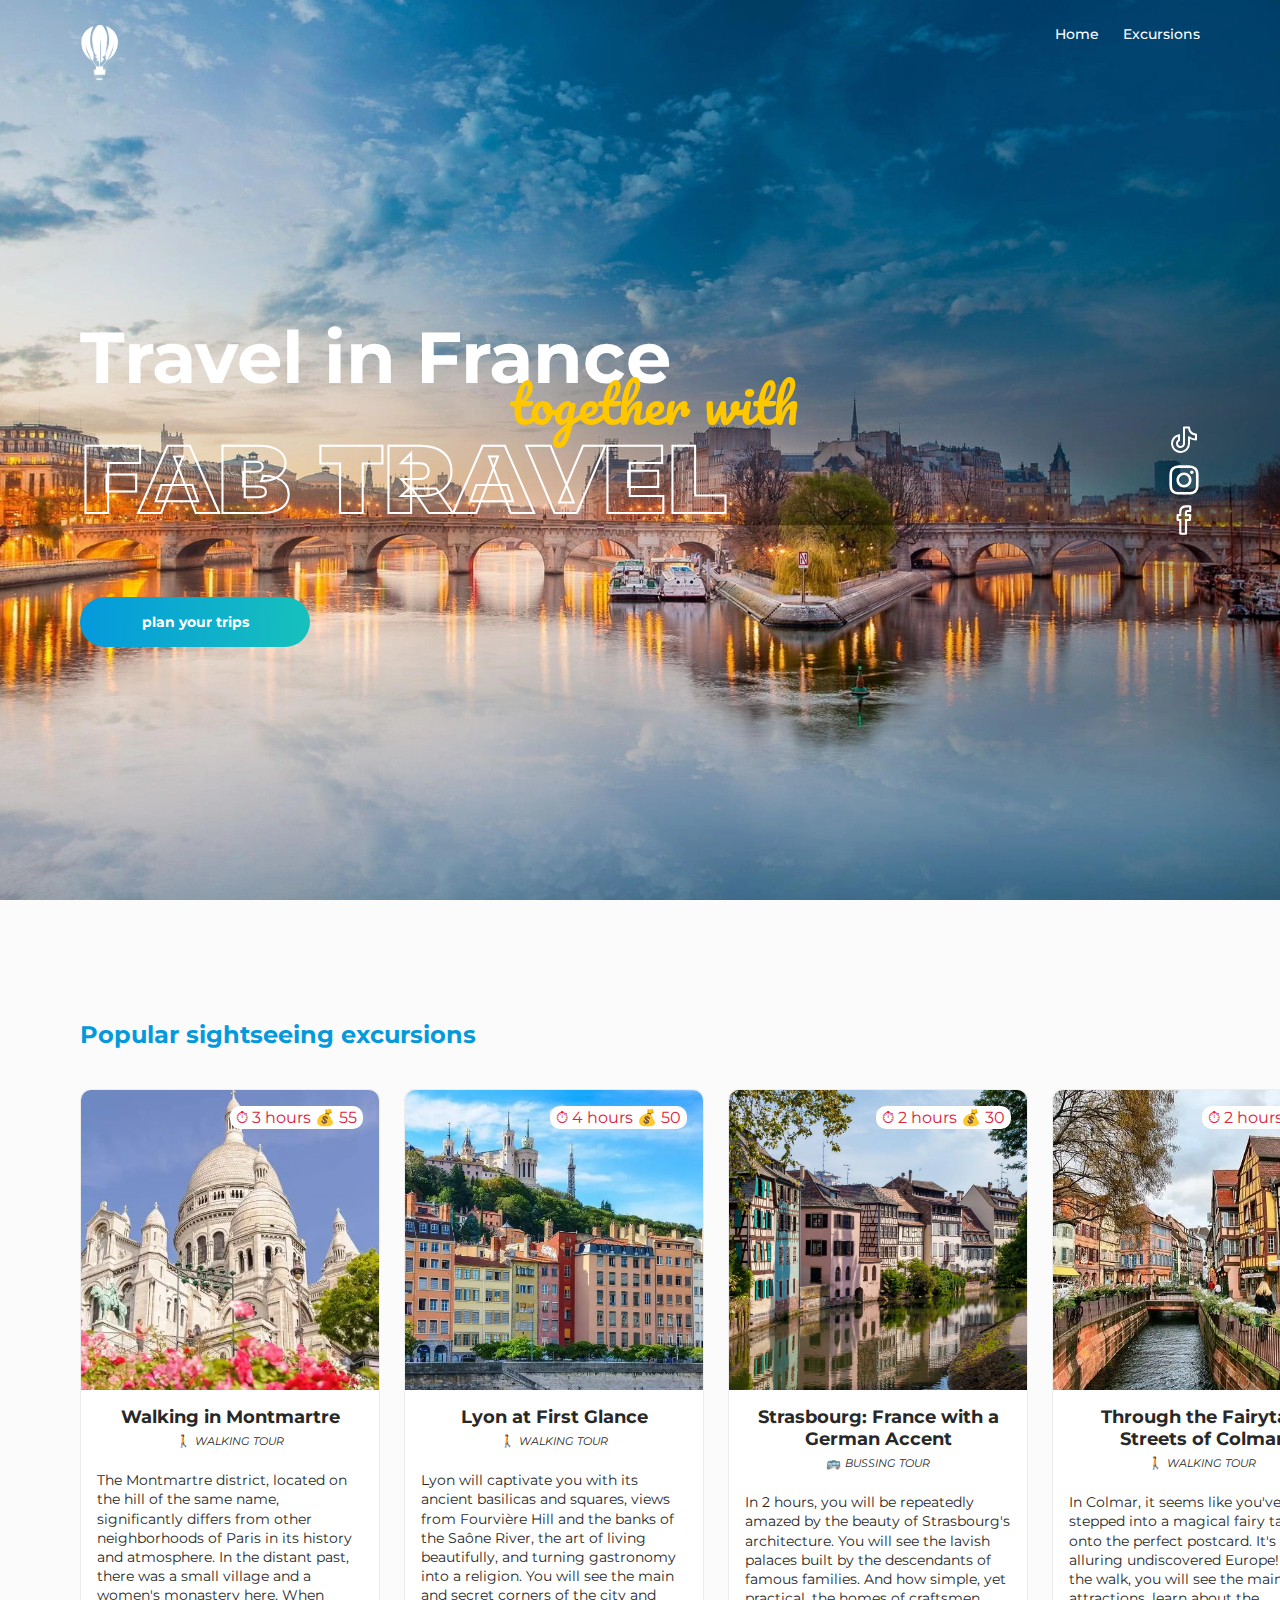
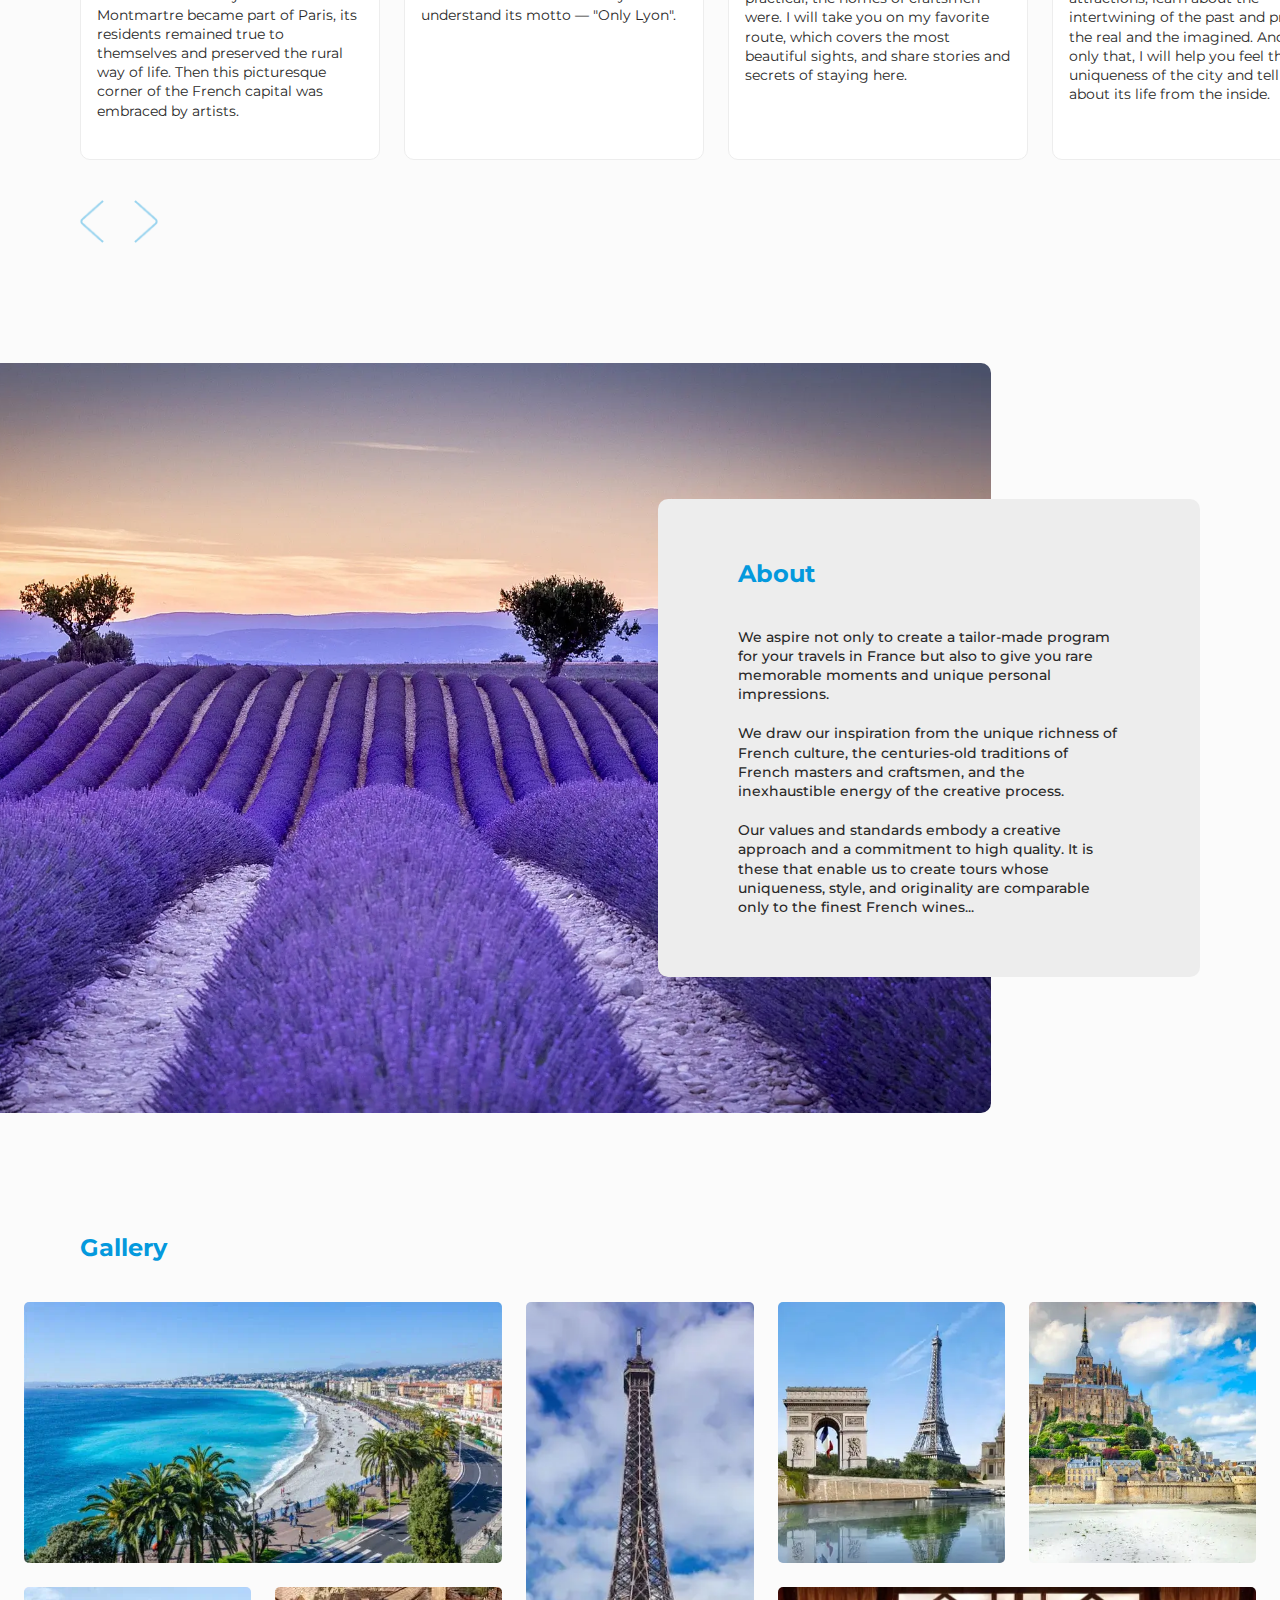
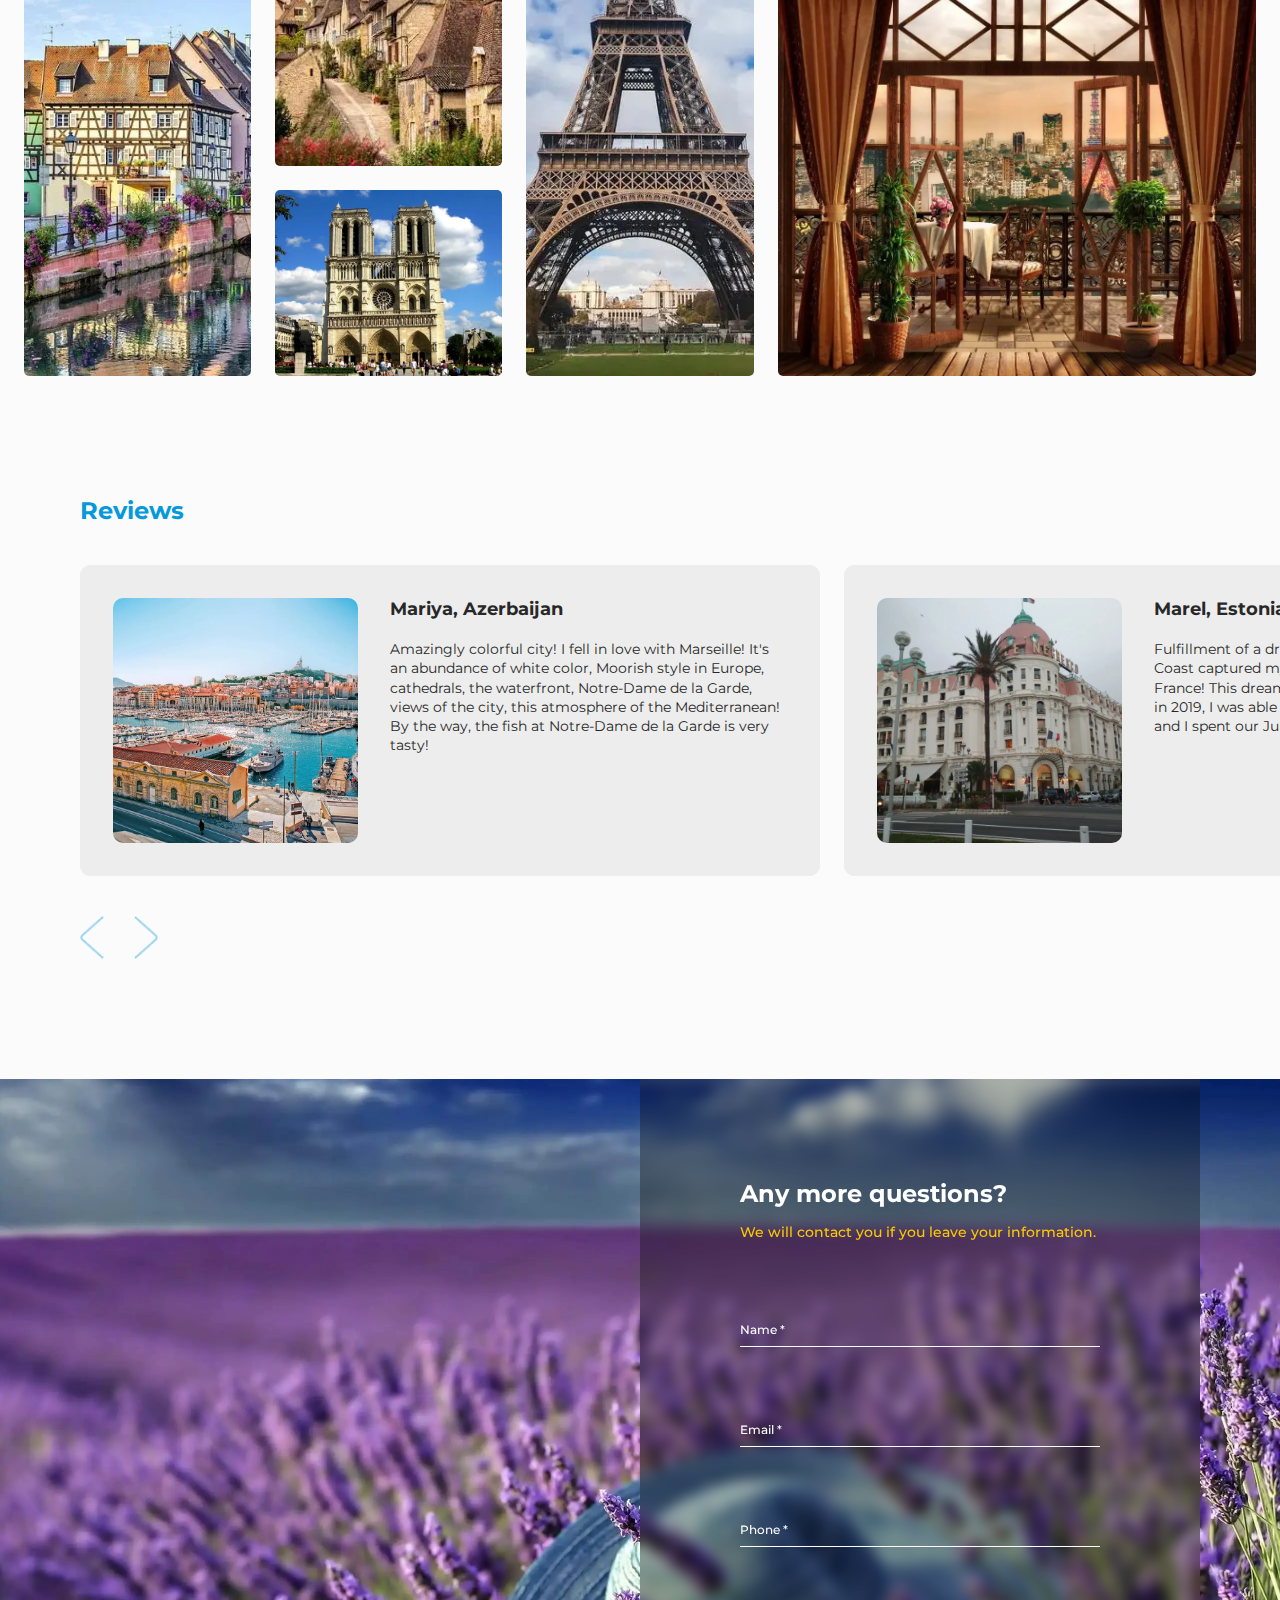
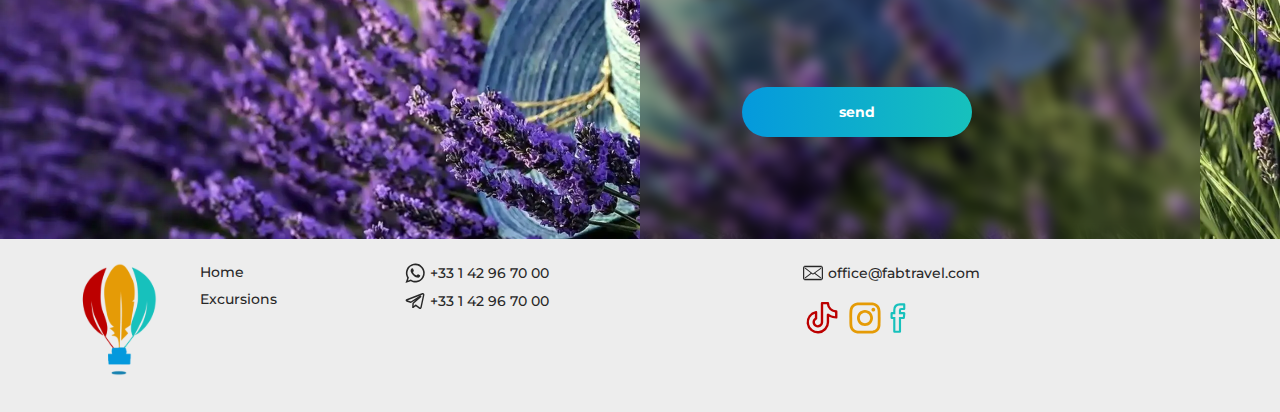
==== commit 91c7a9ff: "Change images" ====
--- a/index.html
+++ b/index.html
@@ -46,8 +46,8 @@
                 </div>
             </div>
             <div class="header__title_media">
-                <a href="https://vk.com" target="_blank">
-                    <img alt="Vkontakte" class="header__vkontakte" src="assets/img/vkontakte_logo_white.svg"/>
+                <a href="https://www.tiktok.com" target="_blank">
+                    <img alt="TikTok" class="header__tiktok" src="assets/img/tiktok_logo_white.svg"/>
                 </a>
                 <a href="https://www.instagram.com" target="_blank">
                     <img alt="Instagram" class="header__instagram" src="assets/img/instagram_logo_white.svg"/>
@@ -544,8 +544,8 @@
             <img alt="Company logo" class="footer__img" src="assets/img/footer_logo_color.svg"/>
         </a>
         <div class="footer__social">
-            <a href="https://vk.com" target="_blank">
-                <img alt="Vkontakte" class="footer__vkontakte" src="assets/img/vkontakte_logo.svg"/>
+            <a href="https://www.tiktok.com" target="_blank">
+                <img alt="TikTok" class="footer__tiktok" src="assets/img/tiktok_logo.svg"/>
             </a>
             <a href="https://www.instagram.com" target="_blank">
                 <img alt="Instagram" class="footer__instagram" src="assets/img/instagram_logo.svg"/>
@@ -579,8 +579,8 @@
                     <a href="mailto:office@fabtravel.com">office@fabtravel.com</a>
                 </li>
                 <li class="footer__social_big-icons">
-                    <a href="https://vk.com" target="_blank">
-                        <img alt="Vkontakte" class="footer__vkontakte" src="assets/img/vkontakte_logo.svg"/>
+                    <a href="https://www.tiktok.com" target="_blank">
+                        <img alt="TikTok" class="footer__tiktok" src="assets/img/tiktok_logo.svg"/>
                     </a>
                     <a href="https://www.instagram.com" target="_blank">
                         <img alt="Instagram" class="footer__instagram" src="assets/img/instagram_logo.svg"/>
--- a/assets/css/styles.css
+++ b/assets/css/styles.css
@@ -247,7 +247,7 @@
     align-items: center;
 }
 
-.header__vkontakte {
+.header__tiktok {
     width: 32px;
     height: 32px;
 }
@@ -513,7 +513,7 @@
     transition: transform 0.3s;
 }
 
-.footer__vkontakte {
+.footer__tiktok {
     width: 38px;
     height: 38px;
 }
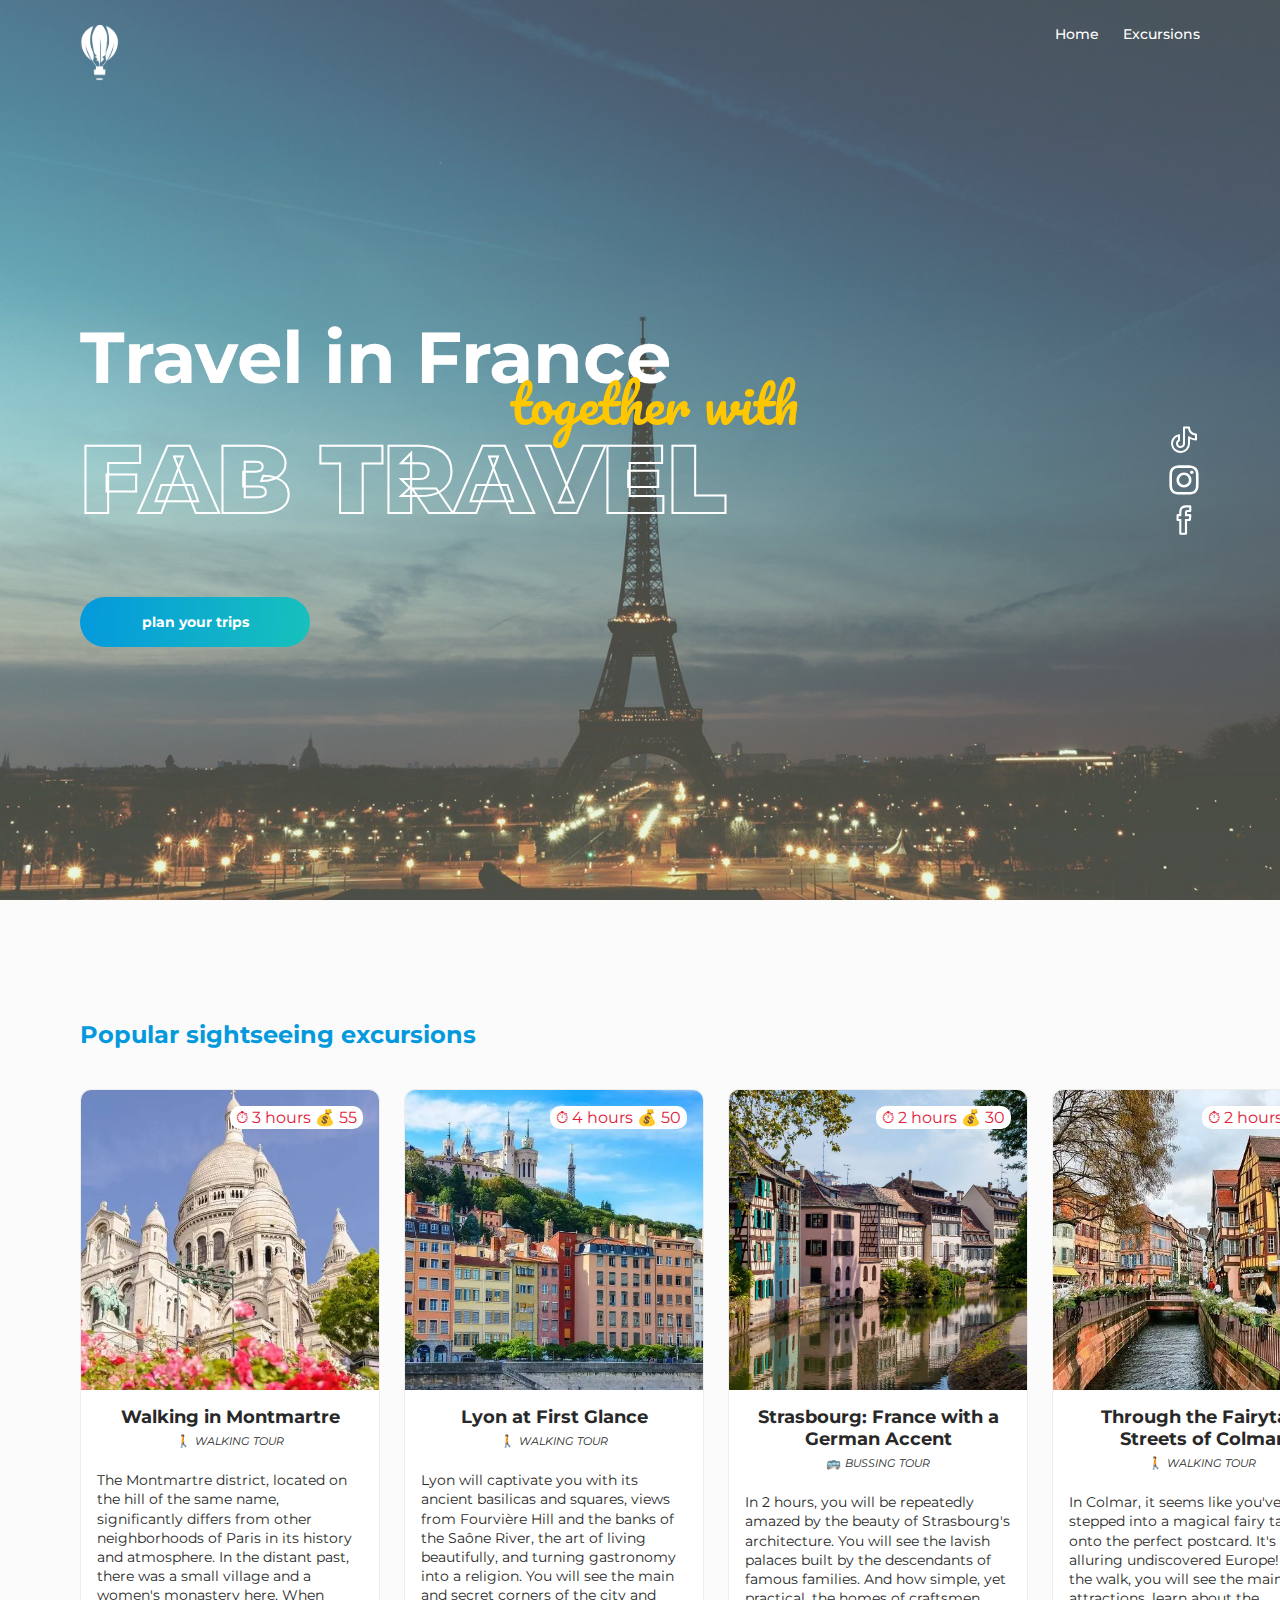
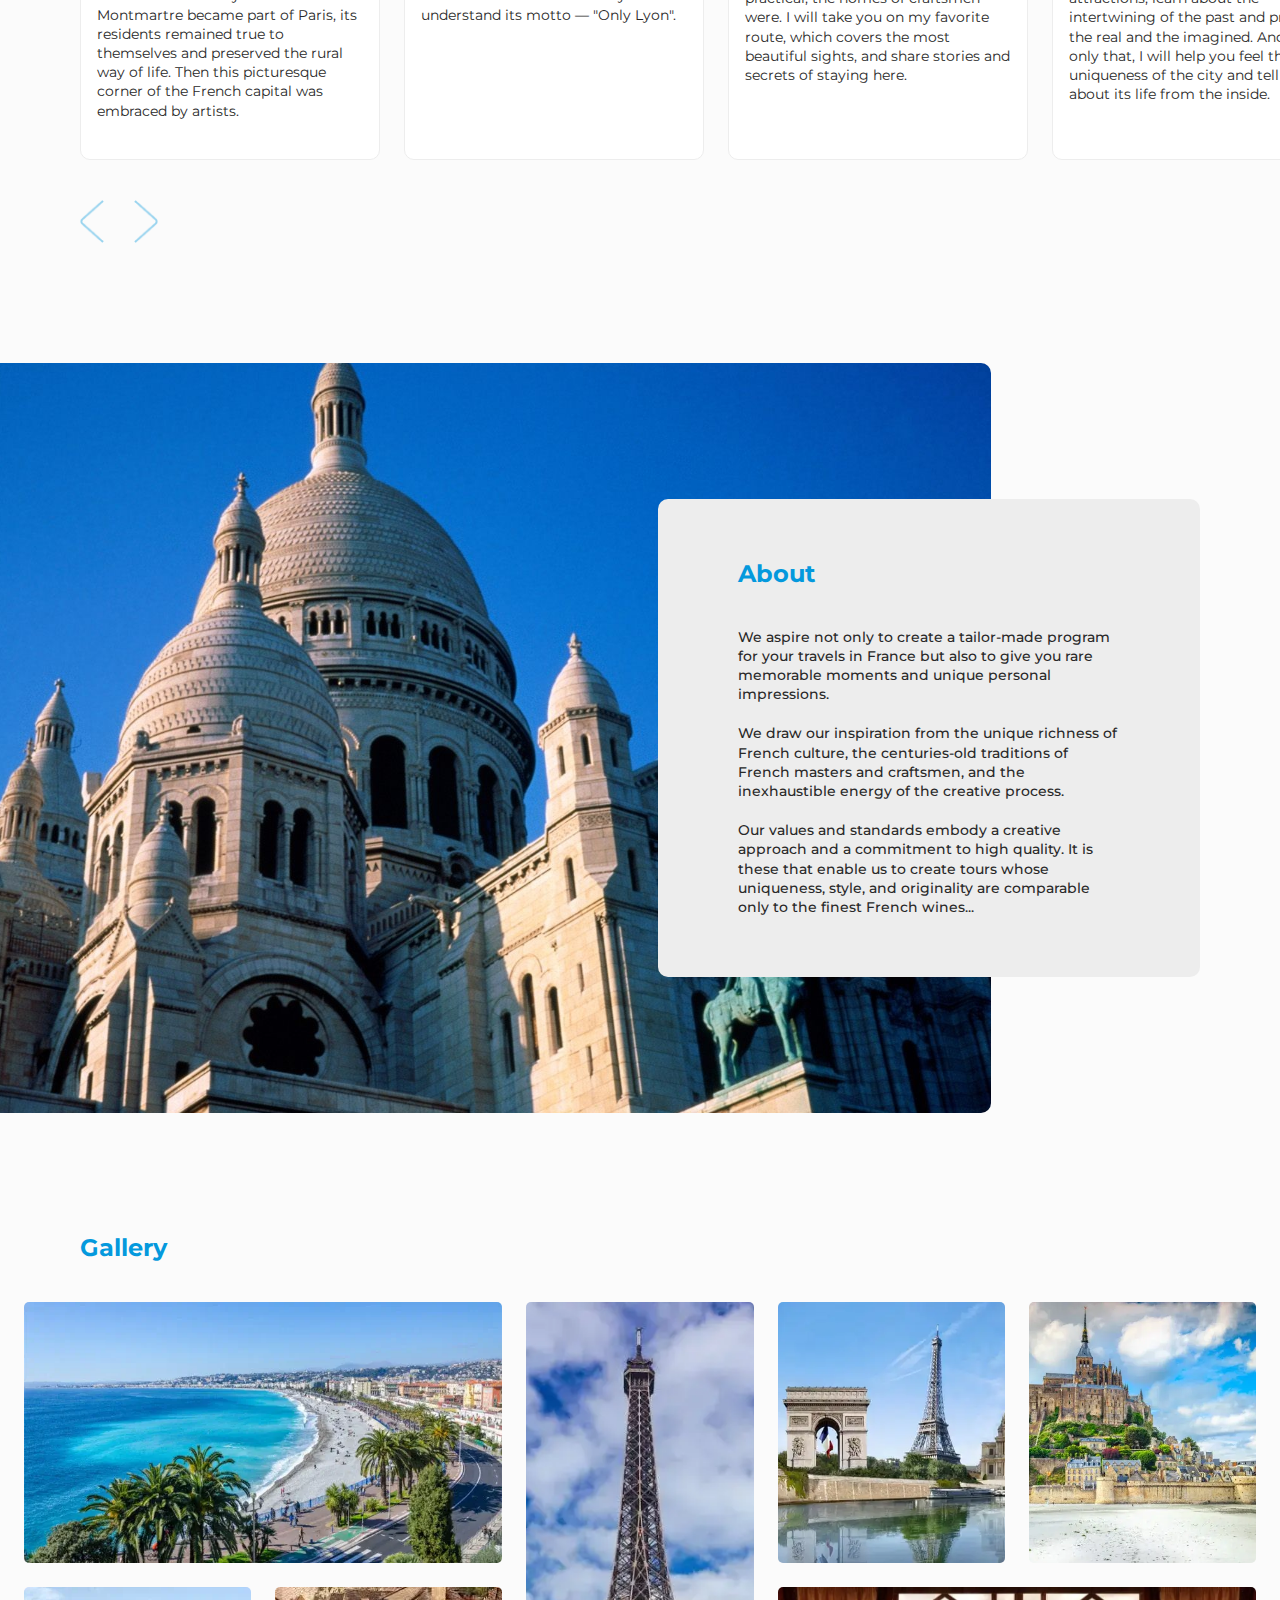
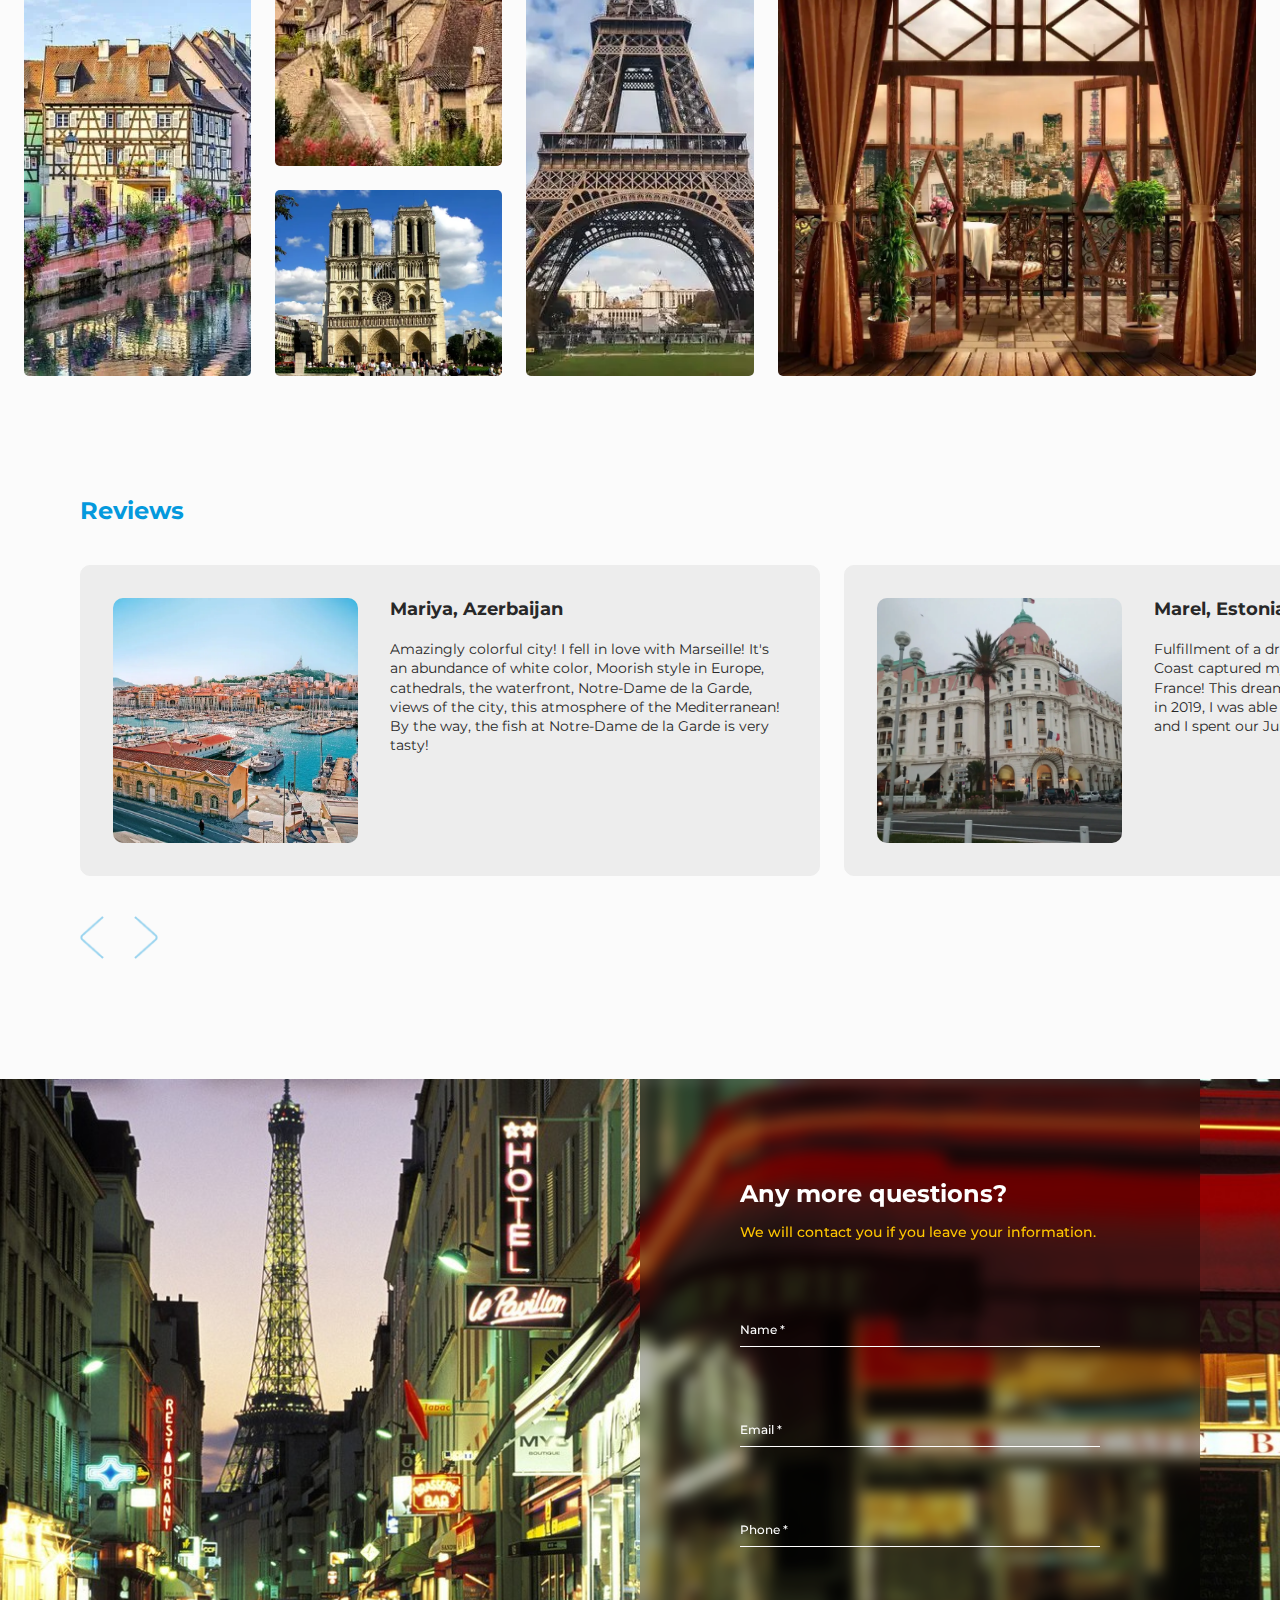
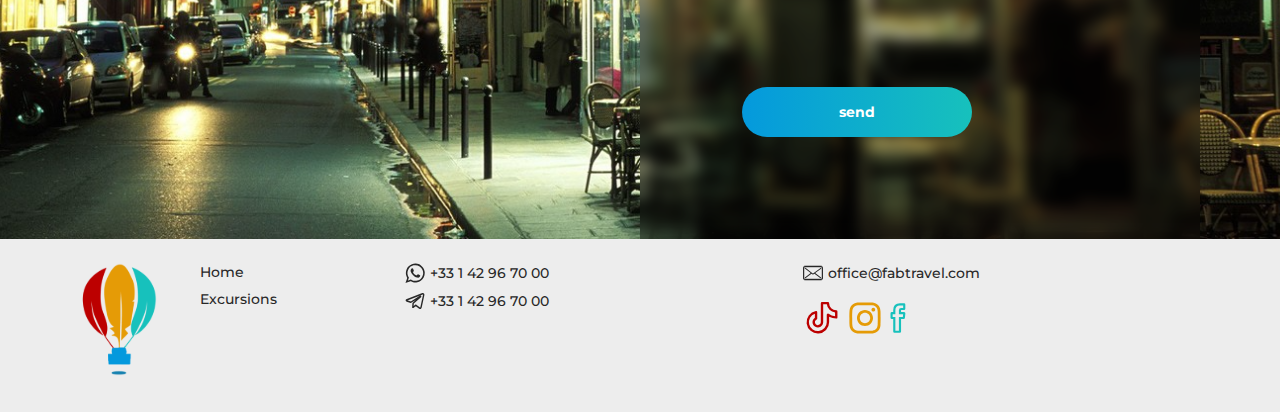
==== commit ead1227d: "Change images" ====
--- a/index.html
+++ b/index.html
@@ -355,9 +355,9 @@
         <section class="about">
             <div class="about__image">
                 <picture class="about__image-pic">
-                    <source srcset="./assets/img/francelavandaabout.webp" type="image/webp"/>
-                    <img alt="lavender field" class="about__image-pic" src="./assets/img/francelavandaabout.png"
-                         srcset="./assets/img/francelavandaabout.png"/>
+                    <source srcset="./assets/img/about_bg.webp" type="image/webp"/>
+                    <img alt="lavender field" class="about__image-pic" src="./assets/img/about_bg.png"
+                         srcset="./assets/img/about_bg.png"/>
                 </picture>
             </div>
             <div class="about__block">
